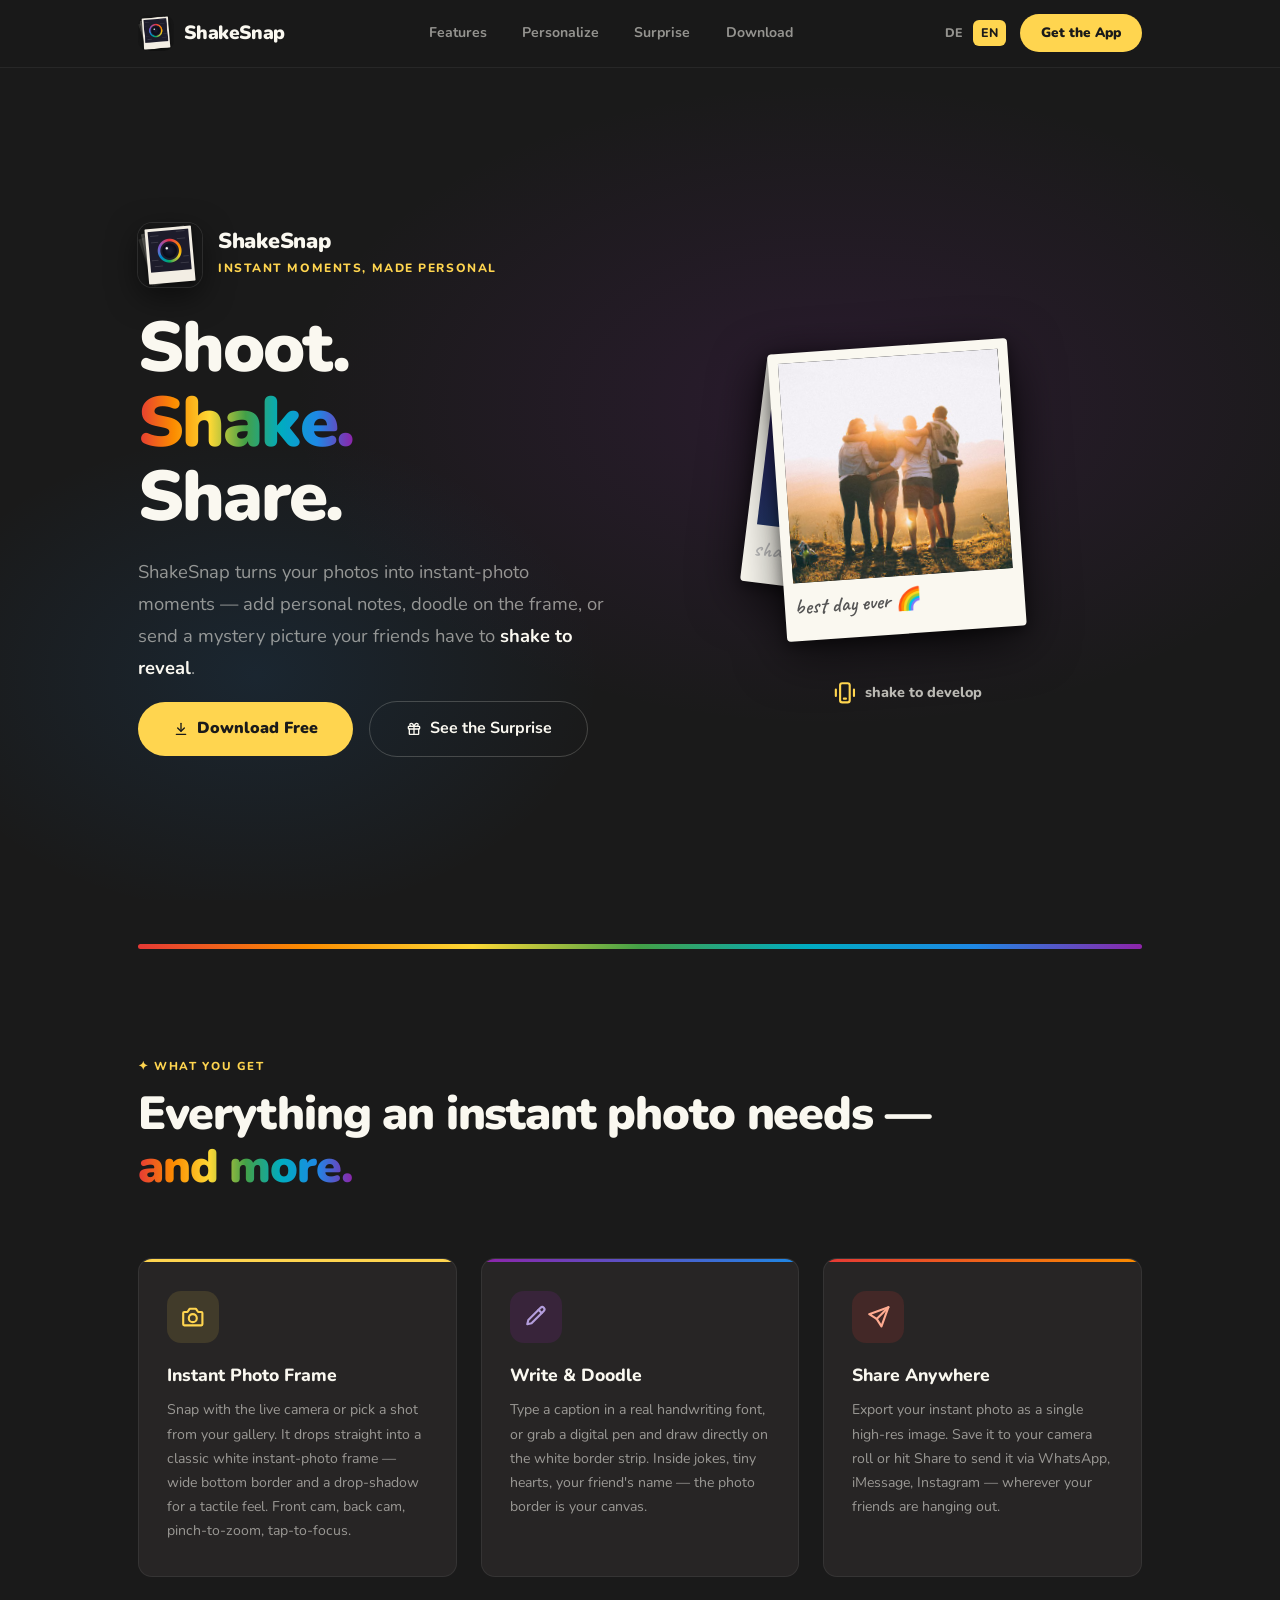
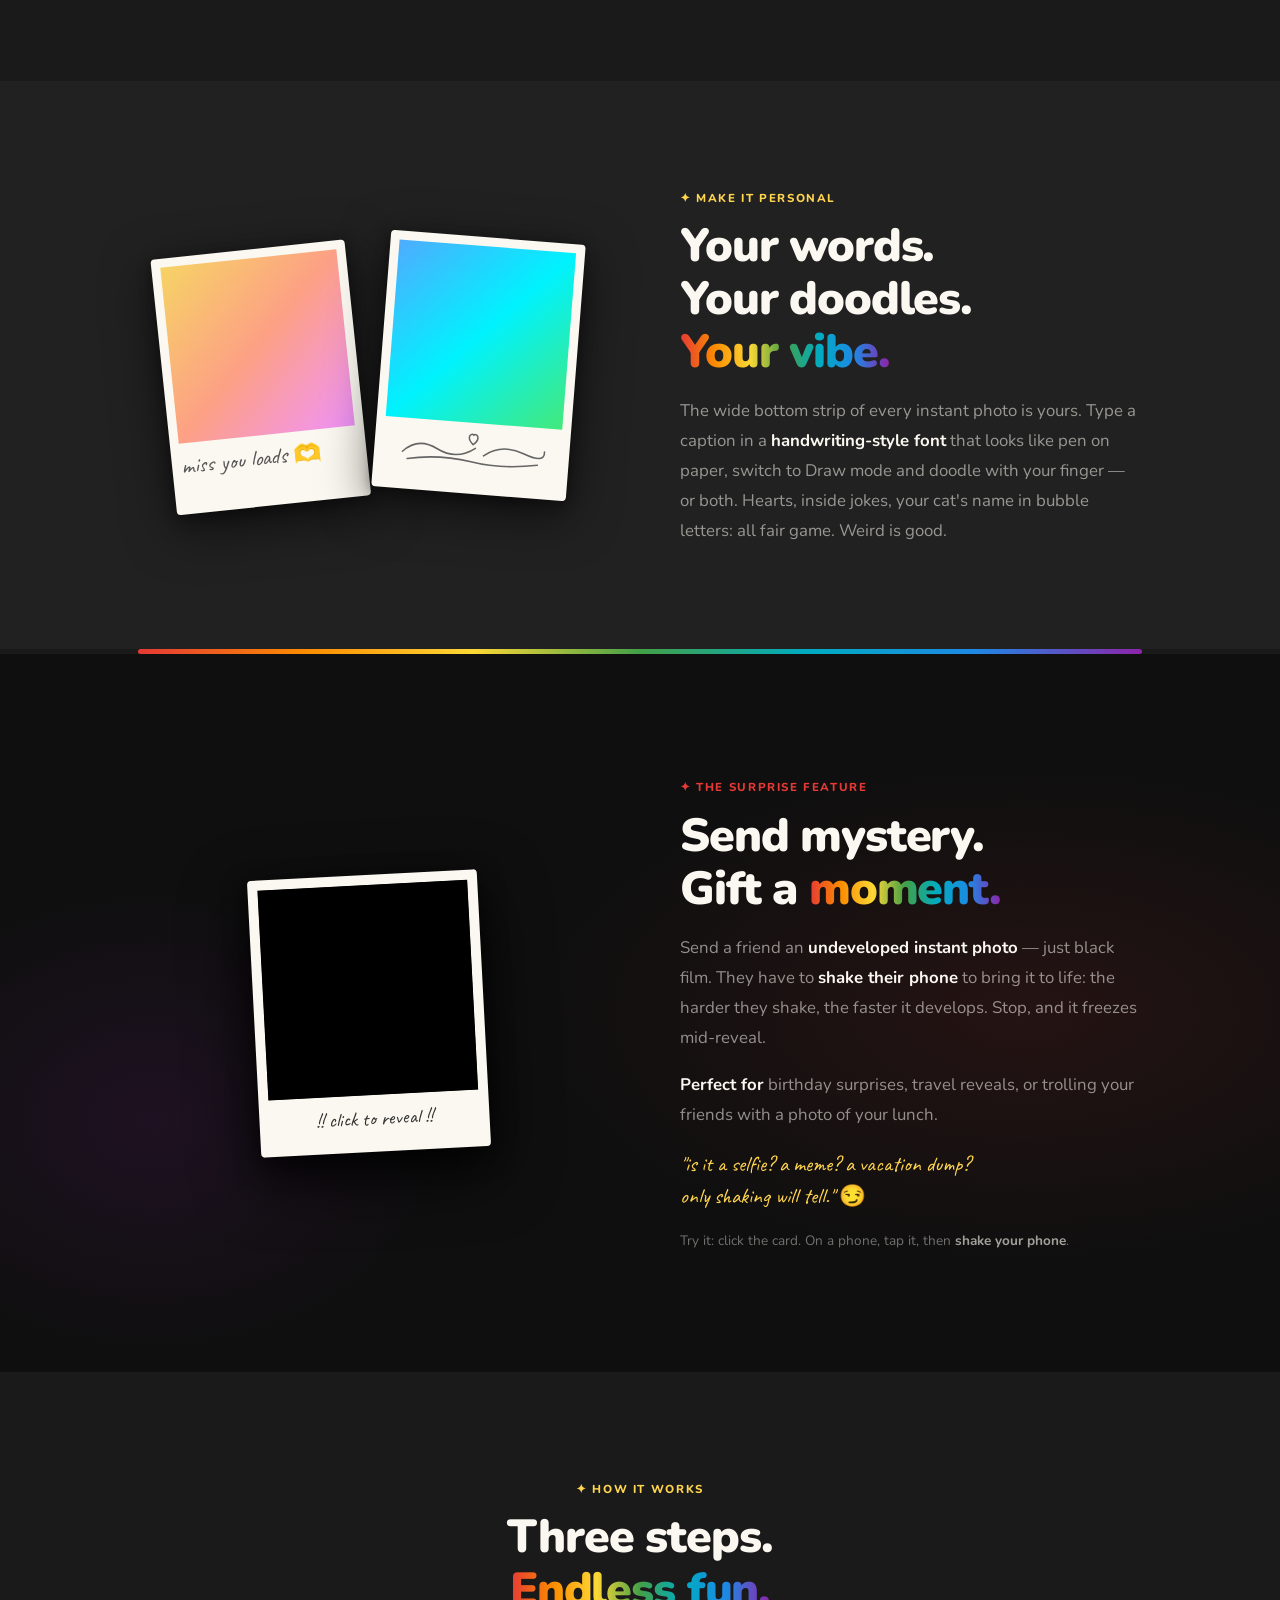
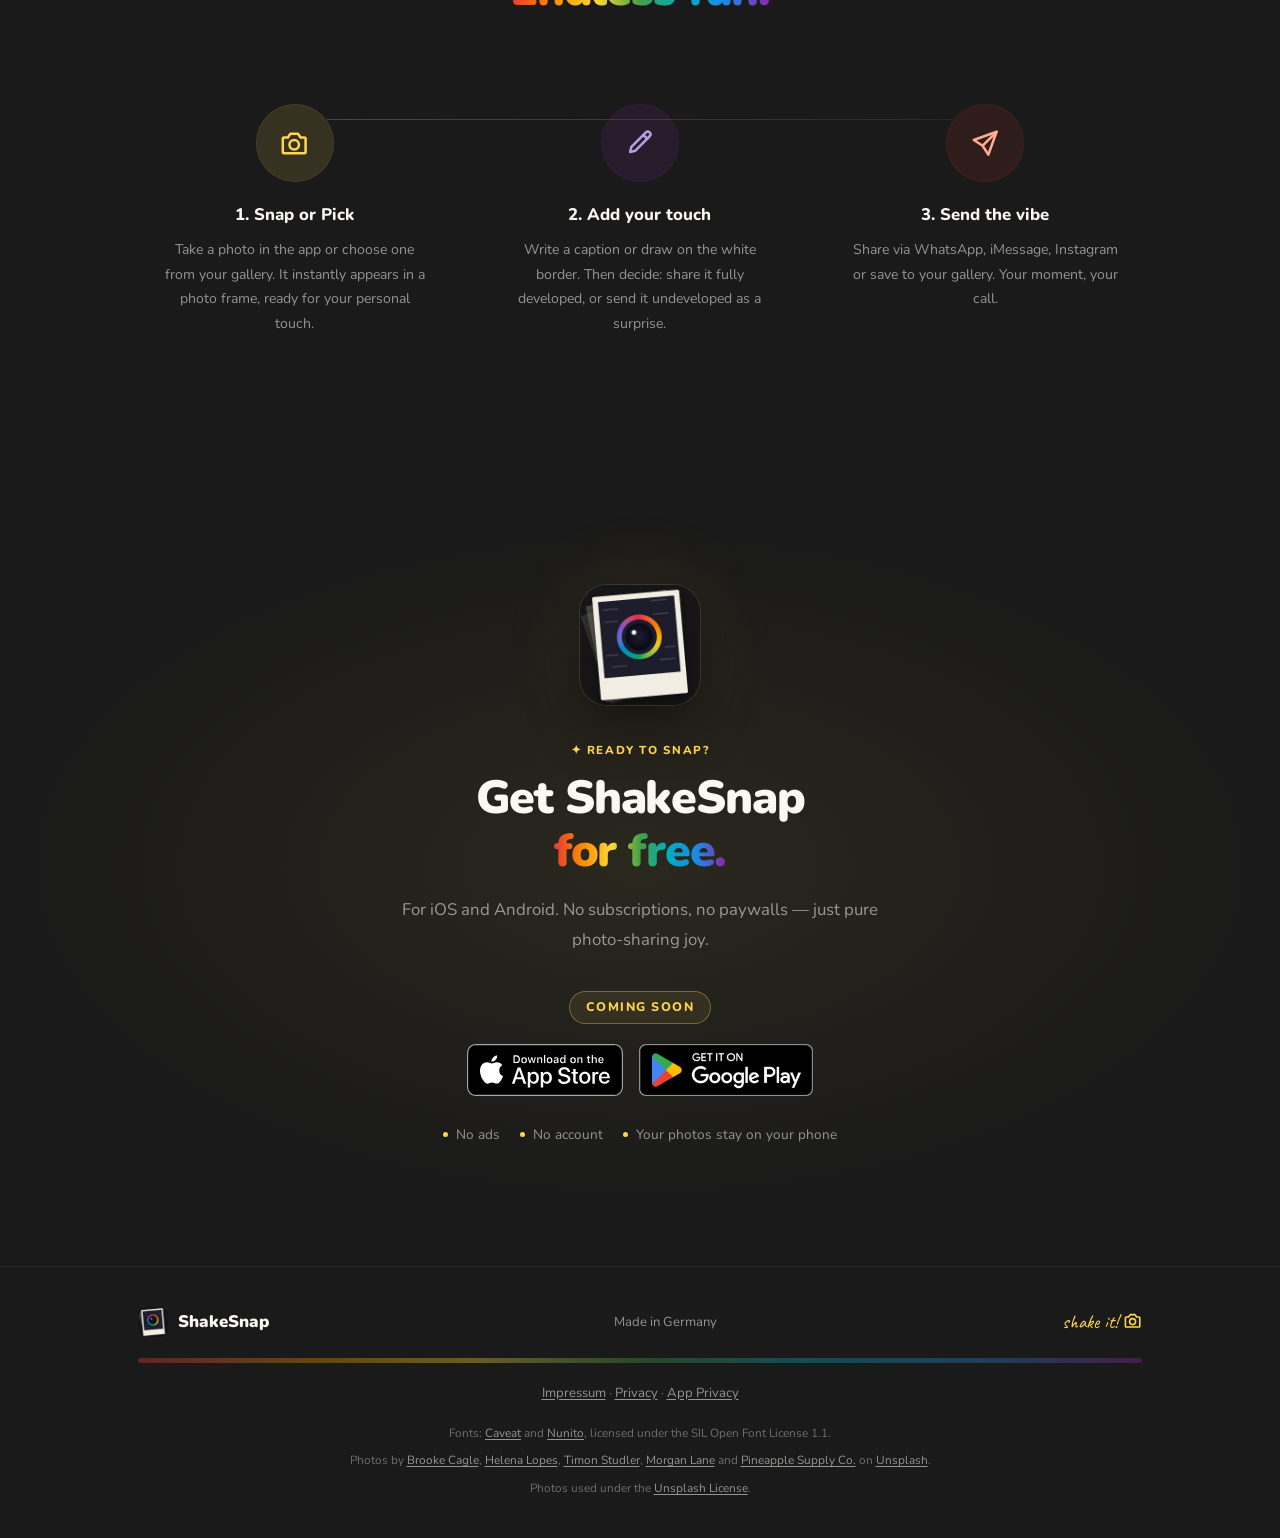
==== index.html @ 513573f5 "Publish website" ====
<!DOCTYPE html>
<html lang="en">
<head>
  <meta charset="UTF-8" />
  <meta name="viewport" content="width=device-width, initial-scale=1.0" />
  <link rel="icon" type="image/png" sizes="32x32" href="assets/favicon-32.png" />
  <link rel="apple-touch-icon" href="assets/apple-touch-icon.png" />
  <title>ShakeSnap — Instant Photos You Shake to Reveal</title>
  <meta name="description" content="ShakeSnap turns your photos into instant-photo memories. Write notes, draw doodles, or send a surprise — shake to reveal!" />
  <meta property="og:title" content="ShakeSnap — Shoot. Shake. Share." />
  <meta property="og:description" content="A fun instant-photo camera app. Snap, doodle, shake to develop." />
  <!-- Link previews (WhatsApp, iMessage, social). og:image must be an
       absolute URL; the image is rendered from art-sources/og-image.html. -->
  <meta property="og:type" content="website" />
  <meta property="og:site_name" content="ShakeSnap" />
  <meta property="og:locale" content="en_US" />
  <meta property="og:url" content="https://www.shakesnap.app/" />
  <meta property="og:image" content="https://www.shakesnap.app/assets/og-image-en.jpg" />
  <meta property="og:image:width" content="1200" />
  <meta property="og:image:height" content="630" />
  <meta property="og:image:alt" content="ShakeSnap app icon next to an instant photo — Shoot. Shake. Share." />
  <meta name="twitter:card" content="summary_large_image" />
  <link rel="canonical" href="https://www.shakesnap.app/" />
  <link rel="alternate" hreflang="en" href="https://www.shakesnap.app/" />
  <link rel="alternate" hreflang="de" href="https://www.shakesnap.app/de/" />
  <link rel="alternate" hreflang="x-default" href="https://www.shakesnap.app/" />

  <link rel="stylesheet" href="assets/home.css" />
</head>
<body>

  <!-- Icon set, used as <svg class="icon"><use href="#i-…"/></svg>. Inline
       rather than a separate file so <use> also works when the page is opened
       straight from disk. -->
  <svg width="0" height="0" style="position:absolute" aria-hidden="true">
    <symbol id="i-camera" viewBox="0 0 24 24">
      <path d="M4 7.5h3L9 4.5h6l2 3h3a1 1 0 0 1 1 1V19a1 1 0 0 1-1 1H4a1 1 0 0 1-1-1V8.5a1 1 0 0 1 1-1z" />
      <circle cx="12" cy="13.25" r="3.75" />
    </symbol>
    <symbol id="i-pen" viewBox="0 0 24 24">
      <path d="M16.5 3.5a2.1 2.1 0 0 1 3 3L8 18l-4 1 1-4z" />
      <path d="M14.5 5.5l3 3" />
    </symbol>
    <symbol id="i-send" viewBox="0 0 24 24">
      <path d="M21 3L10 14" />
      <path d="M21 3l-6.5 18-4.5-7-7-4.5z" />
    </symbol>
    <symbol id="i-download" viewBox="0 0 24 24">
      <path d="M12 3.5v11.5" />
      <path d="M7 10.5l5 5 5-5" />
      <path d="M5 20h14" />
    </symbol>
    <symbol id="i-gift" viewBox="0 0 24 24">
      <rect x="3.5" y="8" width="17" height="4" rx="1" />
      <path d="M5 12v7.5a.5.5 0 0 0 .5.5h13a.5.5 0 0 0 .5-.5V12" />
      <path d="M12 8v12" />
      <path d="M12 8S10.5 3.5 8 3.5a2.25 2.25 0 0 0 0 4.5z" />
      <path d="M12 8s1.5-4.5 4-4.5a2.25 2.25 0 0 1 0 4.5z" />
    </symbol>
    <symbol id="i-phone-shake" viewBox="0 0 24 24">
      <rect x="7.5" y="3" width="9" height="18" rx="2" />
      <path d="M11 17.5h2" />
      <path d="M3.5 9v6M20.5 9v6" />
    </symbol>
    <symbol id="i-tap" viewBox="0 0 24 24">
      <path d="M9.5 13V5.25a1.75 1.75 0 0 1 3.5 0V11" />
      <path d="M13 10.5a1.75 1.75 0 0 1 3.5 0V12" />
      <path d="M16.5 11.5a1.75 1.75 0 0 1 3.5 0V15a6.5 6.5 0 0 1-6.5 6.5h-1a6.5 6.5 0 0 1-5-2.4L4.3 15.4a1.75 1.75 0 0 1 2.6-2.3L9.5 15.5" />
    </symbol>
  </svg>

  <!-- ── Nav ──────────────────────────────────────────────────── -->
  <nav>
    <div class="container nav-inner">
      <a href="#" class="nav-brand">
        <img src="assets/app_icon.png" alt="ShakeSnap icon" />
        ShakeSnap
      </a>
      <ul class="nav-links">
        <li><a href="#features">Features</a></li>
        <li><a href="#personal">Personalize</a></li>
        <li><a href="#surprise">Surprise</a></li>
        <li><a href="#download">Download</a></li>
      </ul>
      <div class="nav-actions">
        <div class="lang-switch" role="navigation" aria-label="Language">
          <a href="de/index.html" hreflang="de" lang="de">DE</a>
          <span aria-current="true">EN</span>
        </div>
        <a href="#download" class="nav-cta">Get the App</a>
      </div>
    </div>
  </nav>

  <!-- ── Hero ─────────────────────────────────────────────────── -->
  <section class="hero">
    <div class="container hero-grid">

      <div class="hero-copy">
        <div class="hero-brand">
          <img class="app-icon" src="assets/app_icon.png" alt="" width="64" height="64" />
          <div>
            <p class="hero-brand-name">ShakeSnap</p>
            <p class="eyebrow">Instant moments, made personal</p>
          </div>
        </div>
        <h1><span class="visually-hidden">ShakeSnap, the instant photo app: </span>Shoot.<br><span class="rainbow-text">Shake.</span><br>Share.</h1>
        <p class="hero-sub">
          ShakeSnap turns your photos into instant-photo moments —
          add personal notes, doodle on the frame, or send a mystery picture
          your friends have to <strong>shake to reveal</strong>.
        </p>
      </div>

      <div class="hero-visual">
        <div class="photo-card-stack">
          <!-- back card (slightly offset) -->
          <div class="p-back">
            <div class="p-photo" style="height:160px; background:linear-gradient(135deg,#2c1654,#1a5276);"></div>
            <div class="p-border">
              <span class="p-caption" style="color:#bbb;">shake me! ✨</span>
            </div>
          </div>
          <!-- front card -->
          <div class="p-front" id="heroCard" title="Click to replay">
            <div class="p-photo">
              <!-- Photo is swapped for a random one from HERO_PHOTOS on each
                   develop; the src here is the no-JS fallback. -->
              <img id="heroImg" class="reveal-img"
                src="pictures/web/1_brooke-cagle-oTweoxMKdkA.jpg"
                alt="A fun photo being developed" />
              <div id="heroResetHint" class="hero-reset-hint">↩ click to reset</div>
            </div>
            <div class="p-border">
              <span class="p-caption">best day ever 🌈</span>
            </div>
          </div>
          <div class="shake-hint">
            <svg class="icon shake-icon" aria-hidden="true"><use href="#i-phone-shake" /></svg> shake to develop
          </div>
        </div>
      </div>

      <div class="btn-row">
        <a href="#download" class="btn-primary"><svg class="icon" aria-hidden="true"><use href="#i-download" /></svg> Download Free</a>
        <a href="#surprise" class="btn-ghost"><svg class="icon" aria-hidden="true"><use href="#i-gift" /></svg> See the Surprise</a>
      </div>

    </div>
  </section>

  <!-- ── Rainbow divider ──────────────────────────────────────── -->
  <div class="container" style="padding-block:2.75rem 0;">
    <div class="rainbow-bar"></div>
  </div>

  <!-- ── Features ─────────────────────────────────────────────── -->
  <section class="section" id="features">
    <div class="container">
      <p class="section-label">✦ What you get</p>
      <h2>Everything an instant photo needs —<br><span class="rainbow-text">and more.</span></h2>
      <div class="feats">

        <div class="feat-card reveal">
          <div class="feat-icon"><svg class="icon" aria-hidden="true"><use href="#i-camera" /></svg></div>
          <p class="feat-title">Instant Photo Frame</p>
          <p class="feat-body">
            Snap with the live camera or pick a shot from your gallery.
            It drops straight into a classic white instant-photo frame — wide
            bottom border and a drop-shadow for a tactile feel.
            Front cam, back cam, pinch-to-zoom, tap-to-focus.
          </p>
        </div>

        <div class="feat-card reveal" style="transition-delay:.1s">
          <div class="feat-icon"><svg class="icon" aria-hidden="true"><use href="#i-pen" /></svg></div>
          <p class="feat-title">Write &amp; Doodle</p>
          <p class="feat-body">
            Type a caption in a real handwriting font, or grab a digital
            pen and draw directly on the white border strip. Inside jokes,
            tiny hearts, your friend's name — the photo border is your
            canvas.
          </p>
        </div>

        <div class="feat-card reveal" style="transition-delay:.2s">
          <div class="feat-icon"><svg class="icon" aria-hidden="true"><use href="#i-send" /></svg></div>
          <p class="feat-title">Share Anywhere</p>
          <p class="feat-body">
            Export your instant photo as a single high-res image. Save it to your
            camera roll or hit Share to send it via WhatsApp, iMessage,
            Instagram — wherever your friends are hanging out.
          </p>
        </div>

      </div>
    </div>
  </section>

  <!-- ── Personal message ─────────────────────────────────────── -->
  <section class="personal-section" id="personal">
    <div class="container two-col">

      <div class="message-pair reveal personal-copy">
        <div class="message-card">
          <div class="mp-photo mp-photo-a"></div>
          <div class="mp-border">
            <span class="mp-caption">miss you loads 🫶</span>
          </div>
        </div>
        <div class="message-card">
          <div class="mp-photo mp-photo-b"></div>
          <div class="mp-border">
            <!-- simulated doodle -->
            <svg class="mp-svg" viewBox="0 0 176 44" aria-hidden="true">
              <path class="scribble" d="M8,30 Q25,12 48,24 T92,20" />
              <path class="scribble" d="M102,28 Q122,12 148,22 T172,18" />
              <path class="scribble" d="M14,38 Q50,30 88,36 Q122,42 165,34" />
              <path class="scribble" stroke="#e53935" stroke-width="1.5"
                d="M84,8 C84,5 87,3 89,5 C91,3 94,5 94,8 C94,12 89,16 89,16 C89,16 84,12 84,8 Z"
                fill="rgba(229,57,53,.25)" />
            </svg>
          </div>
        </div>
      </div>

      <div class="reveal" style="transition-delay:.15s">
        <p class="section-label">✦ Make it personal</p>
        <h2>Your words.<br>Your doodles.<br><span class="rainbow-text">Your vibe.</span></h2>
        <p class="body-text">
          The wide bottom strip of every instant photo is yours. Type a caption
          in a <strong>handwriting-style font</strong> that looks like pen on
          paper, switch to Draw mode and doodle with your finger — or both.
          Hearts, inside jokes, your cat's name in bubble letters: all fair
          game. Weird is good.
        </p>
      </div>

    </div>
  </section>

  <!-- ── Rainbow divider ──────────────────────────────────────── -->
  <div class="container" style="padding-block:0;">
    <div class="rainbow-bar"></div>
  </div>

  <!-- ── Surprise ─────────────────────────────────────────────── -->
  <section class="surprise-section" id="surprise">
    <div class="container surprise-grid">

      <div class="surprise-demo reveal">
        <div class="ud-wrapper">
          <div class="ud-card" id="udCard" onclick="developInstantPhoto()">
            <div class="ud-film">
              <!-- Swapped for a random one from SURPRISE_PHOTOS on each reset;
                   the src here is the no-JS fallback. -->
              <img id="udImg" class="reveal-img"
                src="pictures/web/2_morgan-lane-18N4okmWccM.jpg"
                alt="Surprise photo" />
              <div id="udResetHint" class="hero-reset-hint">↩ click to reset</div>
            </div>
            <div class="ud-footer">
              <p class="ud-label" id="udLabel"
                data-reveal="!! click to reveal !!"
                data-reveal-shake="!! shake to reveal !!"
                data-shake-prompt="now shake your phone!" data-tada="ta-daa! 🎉">!! click to reveal !!</p>
            </div>
          </div>
          <div class="pulse-ring" id="pulseRing"></div>
          <div class="tap-hint" id="tapHint"><svg class="icon" aria-hidden="true"><use href="#i-tap" /></svg></div>
        </div>
      </div>

      <div class="reveal" style="transition-delay:.15s">
        <p class="section-label" style="color: var(--r);">✦ The surprise feature</p>
        <h2>Send mystery.<br>Gift a <span class="rainbow-text">moment.</span></h2>
        <p class="body-text">
          Send a friend an <strong>undeveloped instant photo</strong> — just
          black film. They have to <strong>shake their phone</strong> to bring
          it to life: the harder they shake, the faster it develops. Stop, and
          it freezes mid-reveal.
        </p>
        <p class="body-text">
          <strong>Perfect for</strong> birthday surprises, travel reveals, or
          trolling your friends with a photo of your lunch.
        </p>
        <p class="surprise-quote">
          "is it a selfie? a meme? a vacation dump?<br>
          only shaking will tell." 😏
        </p>
        <p class="demo-hint">
          Try it: click the card. On a phone, tap it, then
          <strong>shake your phone</strong>.
        </p>
      </div>

    </div>
  </section>

  <!-- ── How it works ──────────────────────────────────────────── -->
  <section class="steps-section" id="how">
    <div class="container">
      <p class="section-label">✦ How it works</p>
      <h2>Three steps.<br><span class="rainbow-text">Endless fun.</span></h2>
      <div class="steps">

        <div class="step reveal">
          <div class="step-num"><svg class="icon" aria-hidden="true"><use href="#i-camera" /></svg></div>
          <p class="step-title">1. Snap or Pick</p>
          <p class="step-body">Take a photo in the app or choose one from your gallery. It instantly appears in a photo frame, ready for your personal touch.</p>
        </div>

        <div class="step reveal" style="transition-delay:.12s">
          <div class="step-num"><svg class="icon" aria-hidden="true"><use href="#i-pen" /></svg></div>
          <p class="step-title">2. Add your touch</p>
          <p class="step-body">Write a caption or draw on the white border. Then decide: share it fully developed, or send it undeveloped as a surprise.</p>
        </div>

        <div class="step reveal" style="transition-delay:.24s">
          <div class="step-num"><svg class="icon" aria-hidden="true"><use href="#i-send" /></svg></div>
          <p class="step-title">3. Send the vibe</p>
          <p class="step-body">Share via WhatsApp, iMessage, Instagram or save to your gallery. Your moment, your call.</p>
        </div>

      </div>
    </div>
  </section>

  <!-- ── CTA ───────────────────────────────────────────────────── -->
  <section class="cta-section" id="download">
    <div class="container" style="position:relative;">
      <img class="app-icon cta-icon" src="assets/app_icon.png" alt=""
        width="120" height="120" />
      <p class="section-label">✦ Ready to snap?</p>
      <h2>Get ShakeSnap<br><span class="rainbow-text">for free.</span></h2>
      <p class="body-text">
        For iOS and Android. No subscriptions, no paywalls —
        just pure photo-sharing joy.
      </p>
      <p class="coming-soon">Coming soon</p>
      <!-- Store URLs are kept in sync with assets/get-app.js.
           TODO(release): neither app is live yet, so the badges carry no href
           (no dead or 404 click). On release add them back and drop
           the .coming-soon line above:
             App Store:   https://apps.apple.com/app/id…
             Google Play: https://play.google.com/store/apps/details?id=app.shakesnap -->
      <div class="badges" id="storeBadges">
        <a class="badge badge-apple">
          <img src="assets/badges/app-store-en.svg"
            alt="Download on the App Store" />
        </a>
        <a class="badge badge-play">
          <img src="assets/badges/google-play-en.png"
            alt="Get it on Google Play" />
        </a>
      </div>
      <ul class="trust-line">
        <li>No ads</li>
        <li>No account</li>
        <li>Your photos stay on your phone</li>
      </ul>
    </div>
  </section>

  <!-- ── Footer ────────────────────────────────────────────────── -->
  <footer>
    <div class="container footer-inner">
      <div class="footer-brand">
        <img src="assets/app_icon.png" alt="ShakeSnap" />
        ShakeSnap
      </div>
      <span class="footer-note">Made in Germany</span>
      <span class="footer-hand">shake it! <svg class="icon" aria-hidden="true"><use href="#i-camera" /></svg></span>
    </div>
    <div class="container" style="margin-top:1.25rem;">
      <div class="rainbow-bar" style="opacity:.35;"></div>
    </div>
    <div class="container">
      <p class="footer-legal" style="font-size:.82rem;">
        <a href="impressum.html">Impressum</a> &middot;
        <a href="privacy.html">Privacy</a> &middot;
        <a href="app-privacy-en.html">App Privacy</a>
      </p>
      <p class="footer-legal">
        Fonts:
        <a href="fonts/Caveat-OFL.txt"
          target="_blank" rel="noopener noreferrer">Caveat</a> and
        <a href="fonts/Nunito-OFL.txt"
          target="_blank" rel="noopener noreferrer">Nunito</a>,
        licensed under the SIL Open Font License 1.1.
      </p>
      <p class="footer-legal" style="margin-top:.55rem;">
        Photos by
        <a href="https://unsplash.com/photos/oTweoxMKdkA"
          target="_blank" rel="noopener noreferrer">Brooke Cagle</a>,
        <a href="https://unsplash.com/photos/PGnqT0rXWLs"
          target="_blank" rel="noopener noreferrer">Helena Lopes</a>,
        <a href="https://unsplash.com/photos/BIk2ANMmNz4"
          target="_blank" rel="noopener noreferrer">Timon Studler</a>,
        <a href="https://unsplash.com/photos/18N4okmWccM"
          target="_blank" rel="noopener noreferrer">Morgan Lane</a> and
        <a href="https://unsplash.com/photos/NgDapgpAiTE"
          target="_blank" rel="noopener noreferrer">Pineapple Supply Co.</a>
        on <a href="https://unsplash.com/"
          target="_blank" rel="noopener noreferrer">Unsplash</a>.
      </p>
      <p class="footer-legal" style="margin-top:.55rem;">
        Photos used under the
        <a href="https://unsplash.com/license"
          target="_blank" rel="noopener noreferrer">Unsplash License</a>.
      </p>
    </div>
  </footer>

  <!-- ── JS ────────────────────────────────────────────────────── -->
  <script src="assets/home.js"></script>

</body>
</html>
---- assets/home.css ----
/* Homepage styles, shared by index.html (EN) and de/index.html (DE). */

/* ── Self-hosted fonts ───────────────────────────────────────── */
/* Bundled locally (fonts/) instead of loading from Google's CDN
   on every page visit, which would send each visitor's IP to Google. */
@font-face {
  font-family: 'Caveat';
  font-style: normal;
  font-weight: 400 700;
  font-display: swap;
  src: url('../fonts/Caveat-Variable.woff2') format('woff2');
}
@font-face {
  font-family: 'Nunito';
  font-style: normal;
  font-weight: 400 900;
  font-display: swap;
  src: url('../fonts/Nunito-Variable.woff2') format('woff2');
}

/* ── Design tokens ───────────────────────────────────────────── */
:root {
  --dark:           #1a1a1a;
  --dark-2:         #212121;
  --dark-card:      #272525;
  --frame-white:    #faf8f0;
  --frame-off:      #f5f0e8;
  --yellow:         #ffd54f;
  --amber:          #ffa726;

  /* Rainbow palette (echoes the app icon's lens ring) */
  --r: #e53935;
  --o: #fb8c00;
  --y: #fdd835;
  --g: #43a047;
  --t: #00acc1;
  --b: #1e88e5;
  --p: #8e24aa;

  --rainbow: linear-gradient(90deg,
    var(--r), var(--o), var(--y), var(--g), var(--t), var(--b), var(--p));

  --text:   #faf8f0;
  --muted:  rgba(250, 248, 240, 0.55);
  --faint:  rgba(250, 248, 240, 0.08);

  --sans: 'Nunito', sans-serif;
  --hand: 'Caveat', cursive;

  --radius-sm: 4px;
  --radius-md: 14px;
  --shadow-frame: 0 14px 50px rgba(0,0,0,.6), 0 4px 14px rgba(0,0,0,.4);
  --shadow-card:  0 4px 28px rgba(0,0,0,.45);
}

/* ── Reset ───────────────────────────────────────────────────── */
*, *::before, *::after { box-sizing: border-box; margin: 0; padding: 0; }
html { scroll-behavior: smooth; }
body {
  font-family: var(--sans);
  background: var(--dark);
  color: var(--text);
  line-height: 1.6;
  overflow-x: hidden;
}
img  { display: block; max-width: 100%; }
a    { color: inherit; text-decoration: none; }

/* ── Layout helpers ──────────────────────────────────────────── */
.container {
  max-width: 1100px;
  margin-inline: auto;
  padding-inline: clamp(1.25rem, 5vw, 3rem);
}
.rainbow-text {
  background: var(--rainbow);
  -webkit-background-clip: text;
  background-clip: text;
  -webkit-text-fill-color: transparent;
}
/* Line icons from the sprite at the top of each page. */
.icon {
  width: 1em;
  height: 1em;
  flex-shrink: 0;
  fill: none;
  stroke: currentColor;
  stroke-width: 2;
  stroke-linecap: round;
  stroke-linejoin: round;
}
/* Read by screen readers and search engines, not shown. */
.visually-hidden {
  position: absolute;
  width: 1px; height: 1px;
  overflow: hidden;
  clip-path: inset(50%);
  white-space: nowrap;
}
.rainbow-bar {
  height: 5px;
  background: var(--rainbow);
  border-radius: 3px;
}

/* ── Keyframe animations ─────────────────────────────────────── */
@keyframes float {
  0%, 100% { transform: rotate(-4deg) translateY(0); }
  50%       { transform: rotate(-4deg) translateY(-12px); }
}
@keyframes wiggle {
  0%, 100% { transform: rotate(-4deg); }
  20%      { transform: rotate(-7deg) translateX(-5px) translateY(2px); }
  40%      { transform: rotate(-1deg) translateX(6px) translateY(-2px); }
  60%      { transform: rotate(-6deg) translateX(-4px) translateY(3px); }
  80%      { transform: rotate(-2deg) translateX(5px); }
}
@keyframes shake-hand {
  0%, 100% { transform: rotate(0deg); }
  15%      { transform: rotate(-22deg) translateY(-4px); }
  30%      { transform: rotate(22deg)  translateY(-6px); }
  50%      { transform: rotate(-14deg) translateY(-3px); }
  70%      { transform: rotate(14deg)  translateY(-5px); }
  85%      { transform: rotate(-8deg)  translateY(-2px); }
}
@keyframes pulse-ring {
  0%   { transform: translate(-50%, -50%) scale(0.9); opacity: .8; }
  100% { transform: translate(-50%, -50%) scale(2.2); opacity: 0; }
}
@keyframes slide-up {
  from { opacity: 0; transform: translateY(40px); }
  to   { opacity: 1; transform: translateY(0); }
}
@keyframes develop-photo {
  0%   { filter: brightness(0) saturate(0); }
  25%  { filter: brightness(.08) saturate(0) sepia(.9); }
  55%  { filter: brightness(.4)  saturate(.3) sepia(.4); }
  80%  { filter: brightness(.8)  saturate(.7) sepia(.1); }
  100% { filter: brightness(1)   saturate(1)  sepia(0); }
}

/* ── Nav ─────────────────────────────────────────────────────── */
nav {
  position: fixed;
  top: 0; left: 0; right: 0;
  z-index: 200;
  backdrop-filter: blur(18px) saturate(1.6);
  background: rgba(26, 26, 26, .78);
  border-bottom: 1px solid rgba(255,255,255,.06);
}
.nav-inner {
  display: flex;
  align-items: center;
  justify-content: space-between;
  padding-block: .9rem;
}
.nav-brand {
  display: flex;
  align-items: center;
  gap: .65rem;
  font-weight: 900;
  font-size: 1.2rem;
  letter-spacing: -.02em;
}
.nav-brand img {
  width: 36px;
  height: 36px;
  border-radius: 10px;
}
.nav-links {
  display: flex;
  gap: 2.2rem;
  list-style: none;
  font-size: .88rem;
  font-weight: 700;
  color: var(--muted);
}
.nav-links a { transition: color .15s; }
.nav-links a:hover { color: var(--text); }
.nav-cta {
  background: var(--yellow);
  color: var(--dark);
  font-weight: 900;
  font-size: .85rem;
  padding: .5rem 1.3rem;
  border-radius: 50px;
  transition: transform .15s, box-shadow .15s;
}
.nav-actions { display: flex; align-items: center; gap: .9rem; }
.lang-switch { display: flex; gap: .15rem; font-size: .78rem; font-weight: 800; }
.lang-switch a, .lang-switch span {
  padding: .2rem .5rem; border-radius: 6px; text-decoration: none;
}
.lang-switch a { color: var(--muted); transition: color .15s; }
.lang-switch a:hover { color: var(--text); }
.lang-switch span { color: var(--dark); background: var(--yellow); }
.nav-cta:hover {
  transform: translateY(-2px);
  box-shadow: 0 6px 20px rgba(255, 213, 79, .38);
}

/* ── Hero ────────────────────────────────────────────────────── */
.hero {
  min-height: 100dvh;
  display: grid;
  place-items: center;
  padding-top: 80px;
  position: relative;
  overflow: hidden;
}
.hero::before {
  content: '';
  position: absolute;
  inset: 0;
  background:
    radial-gradient(ellipse 65% 55% at 65% 45%, rgba(142, 36, 170, .14) 0%, transparent 65%),
    radial-gradient(ellipse 45% 45% at 20% 75%, rgba(30, 136, 229, .11) 0%, transparent 60%);
}
.hero-grid {
  display: grid;
  grid-template-columns: 1fr 1fr;
  grid-template-areas:
    "copy visual"
    "cta  visual";
  column-gap: 4rem;
  row-gap: 1rem;
  position: relative;
}
.hero-copy            { grid-area: copy; align-self: end; animation: slide-up .65s ease both; }
.hero-grid > .btn-row { grid-area: cta;  align-self: start; }

.eyebrow {
  display: inline-flex;
  align-items: center;
  gap: .5rem;
  font-size: .75rem;
  font-weight: 800;
  letter-spacing: .13em;
  text-transform: uppercase;
  color: var(--yellow);
}

/* App icon at display size. The icon's own background is nearly the page
   colour, so a faint ring keeps its outline readable; the radius follows
   the iOS home-screen shape (~22% of the edge). */
.app-icon {
  border-radius: 22.5%;
  box-shadow: 0 0 0 1px rgba(255,255,255,.1), 0 10px 30px rgba(0,0,0,.5);
}
.hero-brand {
  display: flex;
  align-items: center;
  gap: 1rem;
  margin-bottom: 1.5rem;
}
.hero-brand .app-icon { width: 64px; height: 64px; }
.hero-brand-name {
  font-size: 1.35rem;
  font-weight: 900;
  letter-spacing: -.02em;
  line-height: 1.2;
}
h1 {
  font-size: clamp(2.8rem, 5.5vw, 5rem);
  font-weight: 900;
  line-height: 1.06;
  letter-spacing: -.03em;
  margin-bottom: 1.3rem;
}
.hero-sub {
  font-size: clamp(.95rem, 1.8vw, 1.15rem);
  color: var(--muted);
  max-width: 46ch;
  margin-bottom: 0;
  line-height: 1.75;
}
.hero-sub strong { color: var(--text); }
.btn-row {
  display: flex;
  flex-wrap: wrap;
  gap: 1rem;
  align-items: center;
}
.btn-primary {
  display: inline-flex;
  align-items: center;
  gap: .5rem;
  background: var(--yellow);
  color: var(--dark);
  font-weight: 900;
  font-size: 1rem;
  padding: .9rem 2.2rem;
  border-radius: 50px;
  transition: transform .15s, box-shadow .15s;
}
.btn-primary:hover {
  transform: translateY(-2px);
  box-shadow: 0 10px 28px rgba(255, 213, 79, .42);
}
.btn-ghost {
  display: inline-flex;
  align-items: center;
  gap: .5rem;
  border: 1.5px solid rgba(250, 248, 240, .2);
  color: var(--text);
  font-weight: 700;
  font-size: 1rem;
  padding: .9rem 2.2rem;
  border-radius: 50px;
  transition: border-color .15s, background .15s;
}
.btn-ghost:hover {
  border-color: rgba(250, 248, 240, .45);
  background: rgba(250, 248, 240, .05);
}

/* ── Instant-photo card component ─────────────────────────────── */
.hero-visual {
  grid-area: visual;
  display: flex;
  justify-content: center;
  align-items: center;
  animation: slide-up .65s .15s ease both;
}
.photo-card-stack {
  position: relative;
  width: 260px;
}
/* back card */
.p-back {
  position: absolute;
  top: 22px; left: -24px;
  width: 240px;
  transform: rotate(7deg);
  background: var(--frame-white);
  border-radius: var(--radius-sm);
  box-shadow: var(--shadow-frame);
}
/* front card */
.p-front {
  position: relative;
  display: flow-root; /* keep .p-photo's top margin inside the frame */
  width: 240px;
  background: var(--frame-white);
  border-radius: var(--radius-sm);
  box-shadow: var(--shadow-frame);
  animation: float 4.5s ease-in-out infinite;
  transform: rotate(-4deg);
  cursor: pointer;
}
.p-photo {
  margin: 10px 10px 0;
  aspect-ratio: 1;
  overflow: hidden;
  position: relative;
  background: #080808;
}
.p-border {
  padding: 10px 10px 18px;
}
.p-caption {
  font-family: var(--hand);
  font-size: 1.35rem;
  font-weight: 600;
  color: #555;
  line-height: 1.3;
}
.shake-hint {
  position: absolute;
  bottom: -72px;
  left: 50%;
  transform: translateX(-50%);
  display: flex;
  align-items: center;
  gap: .45rem;
  font-size: .9rem;
  font-weight: 800;
  color: rgba(250, 248, 240, 0.72);
  white-space: nowrap;
}
.shake-icon {
  display: inline-block;
  font-size: 1.6rem;
  color: var(--yellow);
  animation: shake-hand 1.8s ease-in-out infinite;
  transform-origin: bottom center;
}
.hero-reset-hint {
  position: absolute;
  bottom: 0; left: 0; right: 0;
  background: rgba(0,0,0,.52);
  color: rgba(250,248,240,.92);
  font-size: .74rem;
  font-weight: 800;
  letter-spacing: .05em;
  text-align: center;
  padding: .45rem;
  opacity: 0;
  transition: opacity .5s ease;
  pointer-events: none;
}
.hero-reset-hint.visible { opacity: 1; }

/* ── Section shared ──────────────────────────────────────────── */
.section { padding-block: 6.5rem; }

.section-label {
  display: inline-flex;
  align-items: center;
  gap: .45rem;
  font-size: .72rem;
  font-weight: 800;
  letter-spacing: .14em;
  text-transform: uppercase;
  color: var(--yellow);
  margin-bottom: .8rem;
}
h2 {
  font-size: clamp(1.9rem, 4vw, 2.9rem);
  font-weight: 900;
  line-height: 1.14;
  letter-spacing: -.025em;
  margin-bottom: 1.1rem;
}
.body-text {
  font-size: 1.05rem;
  color: var(--muted);
  line-height: 1.78;
  max-width: 50ch;
}
.body-text strong { color: var(--text); }

/* ── Features grid ───────────────────────────────────────────── */
.feats {
  display: grid;
  grid-template-columns: repeat(3, 1fr);
  gap: 1.5rem;
  margin-top: 4rem;
}
.feat-card {
  background: var(--dark-card);
  border: 1px solid rgba(255,255,255,.065);
  border-radius: var(--radius-md);
  padding: 2rem 1.75rem;
  position: relative;
  overflow: hidden;
  transition: transform .22s, box-shadow .22s;
}
.feat-card::after {
  content: '';
  position: absolute;
  top: 0; left: 0; right: 0;
  height: 3px;
  border-radius: var(--radius-md) var(--radius-md) 0 0;
}
.feat-card:nth-child(1)::after { background: var(--yellow); }
.feat-card:nth-child(2)::after { background: linear-gradient(90deg, var(--p), var(--b)); }
.feat-card:nth-child(3)::after { background: linear-gradient(90deg, var(--r), var(--o)); }
.feat-card:hover { transform: translateY(-5px); box-shadow: var(--shadow-card); }

.feat-icon {
  width: 52px; height: 52px;
  border-radius: 14px;
  display: flex;
  align-items: center;
  justify-content: center;
  font-size: 1.6rem;
  margin-bottom: 1.1rem;
}
.feat-card:nth-child(1) .feat-icon { color: var(--yellow); background: rgba(255,213,79,.12); }
.feat-card:nth-child(2) .feat-icon { color: #b39ddb;       background: rgba(142,36,170,.16); }
.feat-card:nth-child(3) .feat-icon { color: #ffab91;       background: rgba(229,57,53,.14); }
.feat-title { font-size: 1.1rem; font-weight: 800; margin-bottom: .6rem; }
.feat-body  { font-size: .88rem; color: var(--muted); line-height: 1.72; }

/* ── Personal section ────────────────────────────────────────── */
.personal-section {
  padding-block: 6.5rem;
  background: var(--dark-2);
}
.two-col {
  display: grid;
  grid-template-columns: 1fr 1fr;
  gap: 5rem;
  align-items: center;
}
/* instant-photo card pair */
.message-pair {
  display: flex;
  justify-content: center;
  gap: 1.5rem;
  flex-wrap: wrap;
}
.message-card {
  width: 195px;
  background: var(--frame-white);
  border-radius: var(--radius-sm);
  box-shadow: var(--shadow-frame);
}
.message-card:first-child { transform: rotate(-6deg) translateY(12px); }
.message-card:last-child  { transform: rotate(4.5deg); }
.mp-photo {
  margin: 9px 9px 0;
  aspect-ratio: 1;
}
.mp-photo-a { background: linear-gradient(135deg, #f6d365 0%, #fda085 50%, #f093fb 100%); }
.mp-photo-b { background: linear-gradient(135deg, #4facfe 0%, #00f2fe 50%, #43e97b 100%); }
.mp-border { padding: 8px 9px 16px; }
.mp-caption {
  font-family: var(--hand);
  font-size: 1.42rem;
  color: #555;
  line-height: 1.35;
}
.mp-svg { width: 100%; height: 38px; }
.scribble { stroke: #666; stroke-width: 1.8; fill: none; stroke-linecap: round; }

/* ── Surprise section ────────────────────────────────────────── */
.surprise-section {
  padding-block: 7.5rem;
  background: #0f0f0f;
  position: relative;
  overflow: hidden;
}
.surprise-section::before {
  content: '';
  position: absolute;
  inset: 0;
  background:
    radial-gradient(ellipse 55% 50% at 80% 50%,  rgba(229,57,53,.1)   0%, transparent 70%),
    radial-gradient(ellipse 40% 55% at 12% 65%,  rgba(142,36,170,.12) 0%, transparent 60%);
}
.surprise-grid {
  display: grid;
  grid-template-columns: 1fr 1fr;
  gap: 5rem;
  align-items: center;
  position: relative;
}
.surprise-demo {
  display: flex;
  justify-content: center;
}
/* undeveloped instant-photo card */
.ud-wrapper {
  position: relative;
  width: 230px;
}
.ud-card {
  display: flow-root; /* keep .ud-film's top margin inside the frame */
  width: 230px;
  background: var(--frame-white);
  border-radius: var(--radius-sm);
  box-shadow: 0 22px 65px rgba(0,0,0,.85), 0 8px 24px rgba(0,0,0,.55);
  transform: rotate(-3deg);
  cursor: pointer;
}
.ud-film {
  margin: 10px 10px 0;
  aspect-ratio: 1;
  background: #080808;
  position: relative;
  overflow: hidden;
}

/* shared develop-from-black style for both instant-photo cards */
.reveal-img {
  position: absolute;
  inset: 0;
  width: 100%;
  height: 100%;
  object-fit: cover;
  display: block;
  filter: brightness(0) saturate(0);
}
.reveal-img.developing {
  animation: develop-photo 3.5s ease forwards;
}
.ud-footer { padding: 10px 10px 18px; }
.ud-label {
  font-family: var(--hand);
  font-size: 1.25rem;
  color: #333;
  text-align: center;
  height: 1.8rem;
  display: flex;
  align-items: center;
  justify-content: center;
}
.ud-label.tada { font-size: 1.65rem; font-weight: 700; }

/* developing state */
.ud-card.shaking { animation: wiggle .22s ease-in-out 7; }
.ud-card.developed .ud-label  { color: #666; transition: color 2s ease; }

.pulse-ring {
  position: absolute;
  top: 50%; left: 50%;
  width: 60px; height: 60px;
  border: 2px solid rgba(255, 213, 79, .7);
  border-radius: 50%;
  opacity: 0;
  pointer-events: none;
}
.pulse-ring.fire { animation: pulse-ring .85s ease-out forwards; }

.tap-hint {
  position: absolute;
  bottom: -54px;
  left: 50%;
  transform: translateX(-50%);
  font-size: 2.2rem;
  color: var(--yellow);
  opacity: 0;
  pointer-events: none;
}
@keyframes hint-bounce {
  0%   { opacity: 1; transform: translateX(-50%) translateY(0); }
  12%  { transform: translateX(-50%) translateY(-14px); }
  22%  { transform: translateX(-50%) translateY(0); }
  34%  { transform: translateX(-50%) translateY(-11px); }
  44%  { transform: translateX(-50%) translateY(0); }
  56%  { transform: translateX(-50%) translateY(-7px); }
  66%  { transform: translateX(-50%) translateY(0); }
  80%  { opacity: 1; }
  100% { opacity: 0; transform: translateX(-50%) translateY(0); }
}
.tap-hint.show { animation: hint-bounce 2.6s ease forwards; }

.ud-card.jiggle { animation: wiggle .22s ease-in-out infinite; }

/* Paragraph spacing inside the copy columns. */
.body-text + .body-text,
.body-text + .surprise-quote,
.surprise-quote + .demo-hint { margin-top: 1.1rem; }
.demo-hint {
  font-size: .85rem;
  color: rgba(250, 248, 240, .42);
}
.demo-hint strong { color: rgba(250, 248, 240, .62); }

.surprise-quote {
  font-family: var(--hand);
  font-size: 1.35rem;
  color: var(--yellow);
  line-height: 1.5;
}

/* ── Steps ───────────────────────────────────────────────────── */
.steps-section {
  padding-block: 6.5rem;
  text-align: center;
}
.steps-section h2 { margin-inline: auto; }
.steps-section .body-text { margin-inline: auto; }
.steps {
  display: grid;
  grid-template-columns: repeat(3, 1fr);
  gap: 2rem;
  margin-top: 4rem;
  position: relative;
}
.steps::before {
  content: '';
  position: absolute;
  top: 38px;
  left: calc(16.6% + 22px);
  right: calc(16.6% + 22px);
  height: 1.5px;
  background: linear-gradient(90deg, var(--yellow), var(--p));
  opacity: .25;
}
.step { padding: 1.5rem; }
.step-num {
  width: 76px; height: 76px;
  border-radius: 50%;
  display: flex;
  align-items: center;
  justify-content: center;
  margin: 0 auto 1.35rem;
  font-size: 1.9rem;
}
.step:nth-child(1) .step-num { color: var(--yellow); background: rgba(255,213,79,.12); box-shadow: 0 0 0 1px rgba(255,213,79,.2); }
.step:nth-child(2) .step-num { color: #b39ddb; background: rgba(142,36,170,.12); box-shadow: 0 0 0 1px rgba(142,36,170,.25); }
.step:nth-child(3) .step-num { color: #ffab91; background: rgba(229,57,53,.1);   box-shadow: 0 0 0 1px rgba(229,57,53,.2); }
.step-title { font-size: 1.05rem; font-weight: 800; margin-bottom: .55rem; }
.step-body  { font-size: .88rem; color: var(--muted); line-height: 1.75; }

/* ── CTA ─────────────────────────────────────────────────────── */
.cta-section {
  padding-block: 7.5rem;
  text-align: center;
  position: relative;
  overflow: hidden;
}
.cta-section::before {
  content: '';
  position: absolute;
  inset: 0;
  background: radial-gradient(ellipse 75% 65% at 50% 50%, rgba(255,213,79,.07) 0%, transparent 65%);
}
.cta-section h2 { margin-inline: auto; }
.cta-section .body-text { margin-inline: auto; text-align: center; }
.cta-icon {
  width: 120px;
  height: 120px;
  margin: 0 auto 2rem;
  box-shadow: 0 0 0 1px rgba(255,255,255,.1), 0 18px 50px rgba(0,0,0,.55),
    0 0 80px rgba(255,213,79,.12);
}
/* Pre-release: the badges are shown but carry no link (see index.html). */
.coming-soon {
  display: inline-block;
  margin-top: 2.25rem;
  padding: .35rem 1rem;
  border-radius: 999px;
  border: 1px solid rgba(255,213,79,.35);
  background: rgba(255,213,79,.08);
  color: var(--yellow);
  font-size: .78rem;
  font-weight: 800;
  letter-spacing: .12em;
  text-transform: uppercase;
}
.coming-soon + .badges { margin-top: 1.25rem; }
.badges {
  display: flex;
  justify-content: center;
  flex-wrap: wrap;
  gap: 1rem;
  margin-top: 2.75rem;
}
/* Official store badge artwork, unmodified as both brand guidelines
   require. Equal height so they read as a pair; Apple asks for >= 40px. */
.badge {
  display: inline-block;
  transition: transform .15s;
}
a.badge[href]:hover { transform: translateY(-3px); }
.badge img   { height: 52px; width: auto; }
/* On Android the Play badge moves first (set from JS, see below). */
.badges.android-first .badge-play { order: -1; }
/* Short reassurance under the badges. Each item carries its own dot so the
   line wraps between items without leaving a separator at a line end. */
.trust-line {
  display: flex;
  justify-content: center;
  flex-wrap: wrap;
  gap: .4rem 1.25rem;
  margin: 1.75rem 0 0;
  padding: 0;
  list-style: none;
  color: var(--muted);
  font-size: .85rem;
}
.trust-line li::before {
  content: '';
  display: inline-block;
  width: 5px;
  height: 5px;
  margin-right: .5rem;
  border-radius: 50%;
  background: var(--yellow);
  vertical-align: .15em;
}

/* ── Footer ──────────────────────────────────────────────────── */
footer {
  border-top: 1px solid rgba(255,255,255,.06);
  padding-block: 2.5rem;
}
.footer-inner {
  display: flex;
  align-items: center;
  justify-content: space-between;
  flex-wrap: wrap;
  gap: 1rem;
}
.footer-brand {
  display: flex;
  align-items: center;
  gap: .6rem;
  font-weight: 900;
  font-size: 1.05rem;
}
.footer-brand img { width: 30px; height: 30px; border-radius: 8px; }
.footer-note { font-size: .82rem; color: var(--muted); }
.footer-hand { font-family: var(--hand); font-size: 1.2rem; color: var(--yellow); }
.footer-hand .icon { vertical-align: -.12em; }
/* Font attribution. Not required by the OFL — the licence text travels
   with the files in fonts/ — but it makes the credit visible. */
.footer-legal {
  margin-top: 1.25rem;
  font-size: .74rem;
  color: rgba(250, 248, 240, .38);
  text-align: center;
}
.footer-legal a {
  color: rgba(250, 248, 240, .55);
  text-decoration: underline;
  text-underline-offset: 2px;
  transition: color .15s;
}
.footer-legal a:hover { color: var(--text); }

/* ── Scroll-reveal ───────────────────────────────────────────── */
.reveal {
  opacity: 0;
  transform: translateY(32px);
  transition: opacity .65s ease, transform .65s ease;
}
.reveal.in { opacity: 1; transform: translateY(0); }

/* ── Responsive ──────────────────────────────────────────────── */
@media (max-width: 820px) {
  .hero-grid {
    grid-template-columns: 1fr;
    /* Buttons right below the text, so they are on the first screen. */
    grid-template-areas:
      "copy"
      "cta"
      "visual";
    row-gap: 2rem;
  }
  .hero-visual { padding-bottom: 84px; }
  .two-col, .surprise-grid {
    grid-template-columns: 1fr;
    gap: 3rem;
  }
  .personal-copy      { order: -1; }
  .feats, .steps      { grid-template-columns: 1fr; }
  .steps::before      { display: none; }
  .nav-links          { display: none; }
}
@media (max-width: 480px) {
  .photo-card-stack, .p-front, .p-back { width: 200px; }
  .ud-wrapper, .ud-card { width: 195px; }
  .hero-brand            { margin-bottom: 1.1rem; }
  .hero-brand .app-icon  { width: 52px; height: 52px; }
}

/* Very narrow phones: the language switch needs the room, and the hero's own
   download button sits right below, so the nav button can go. */
@media (max-width: 400px) {
  .nav-cta { display: none; }
}
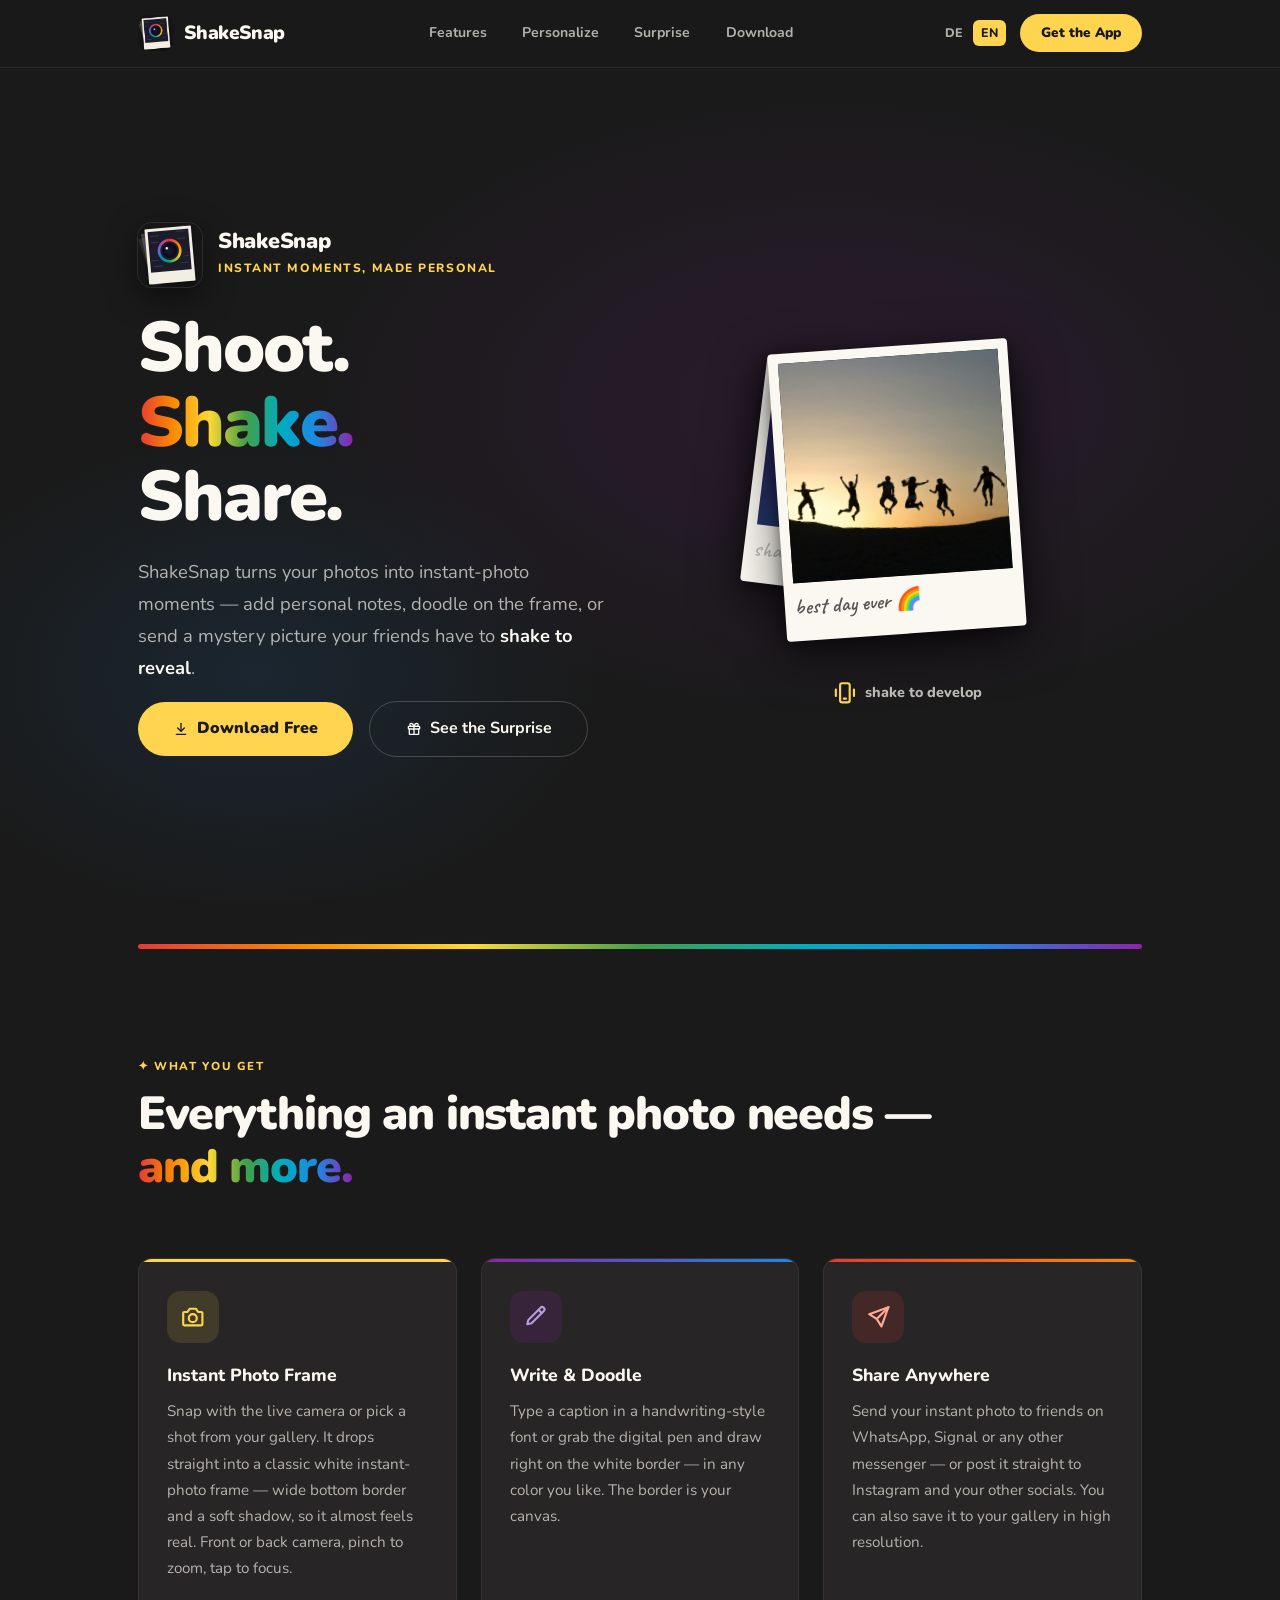
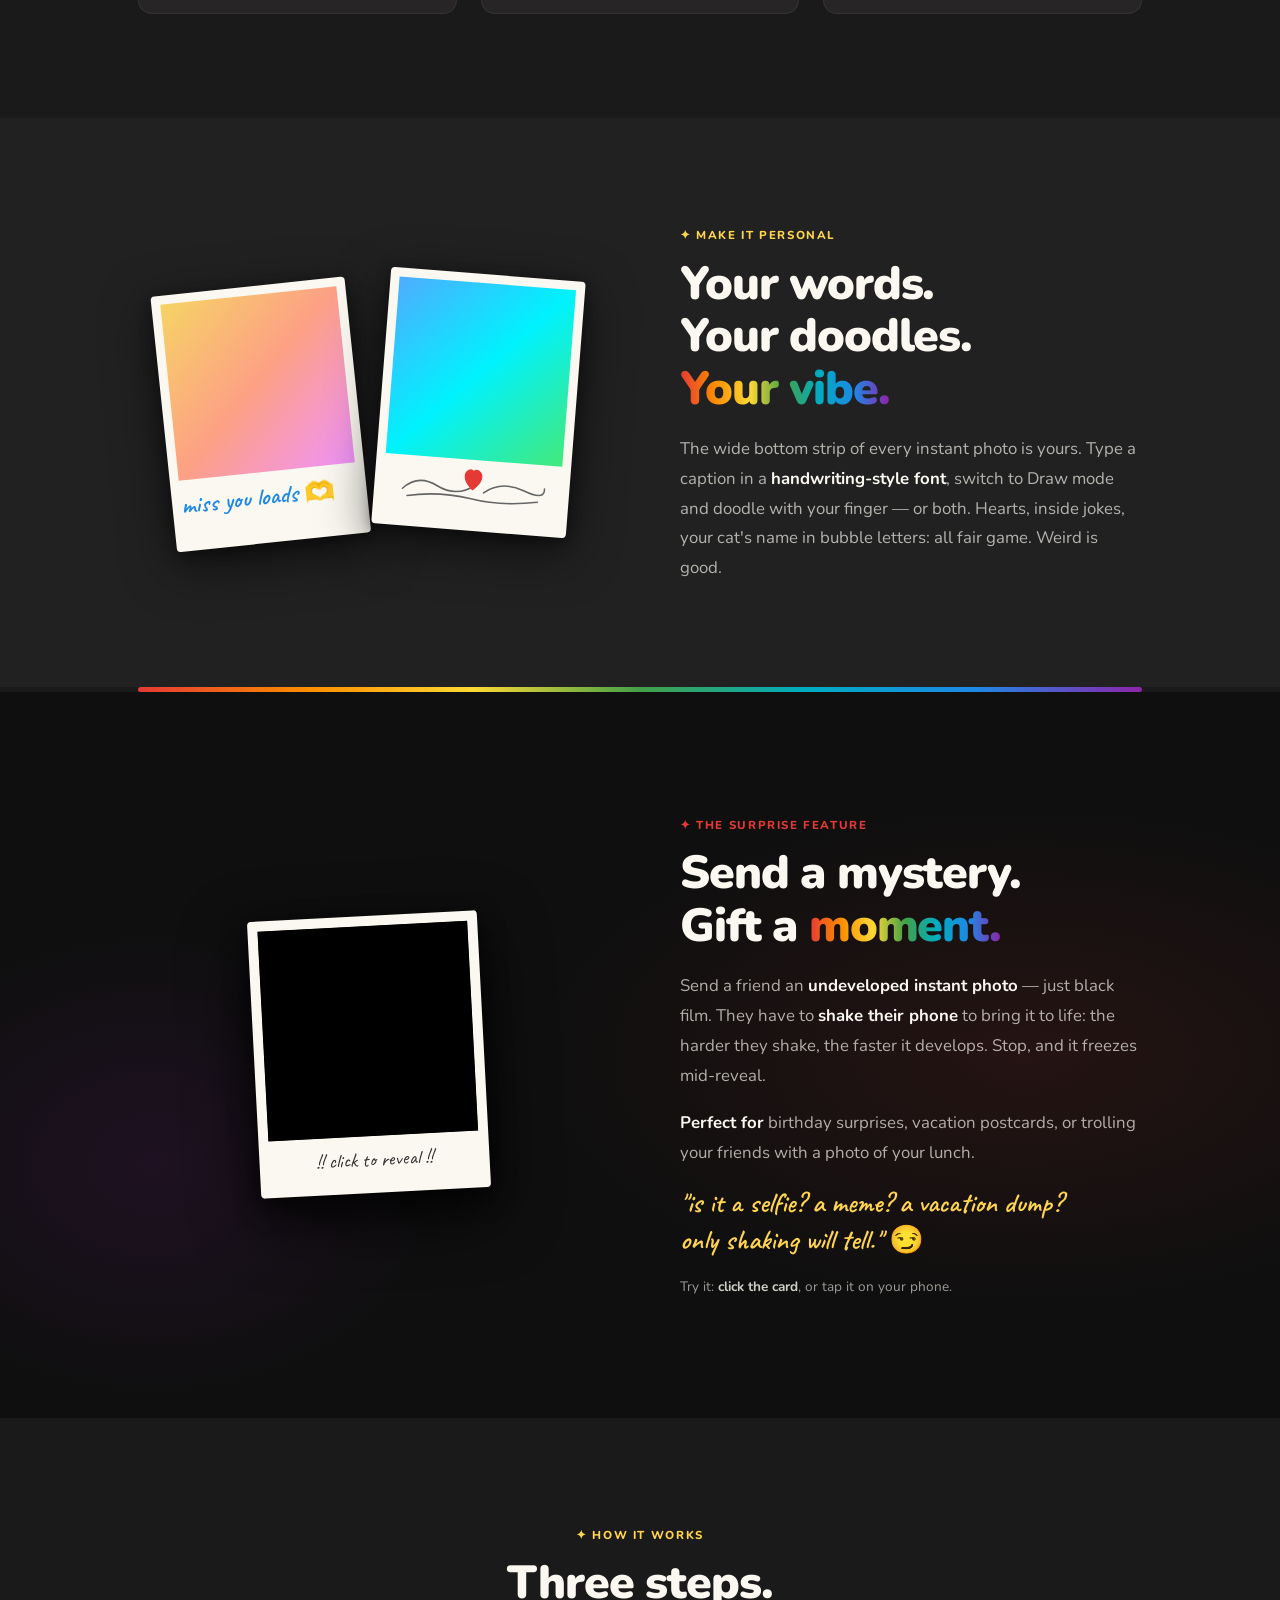
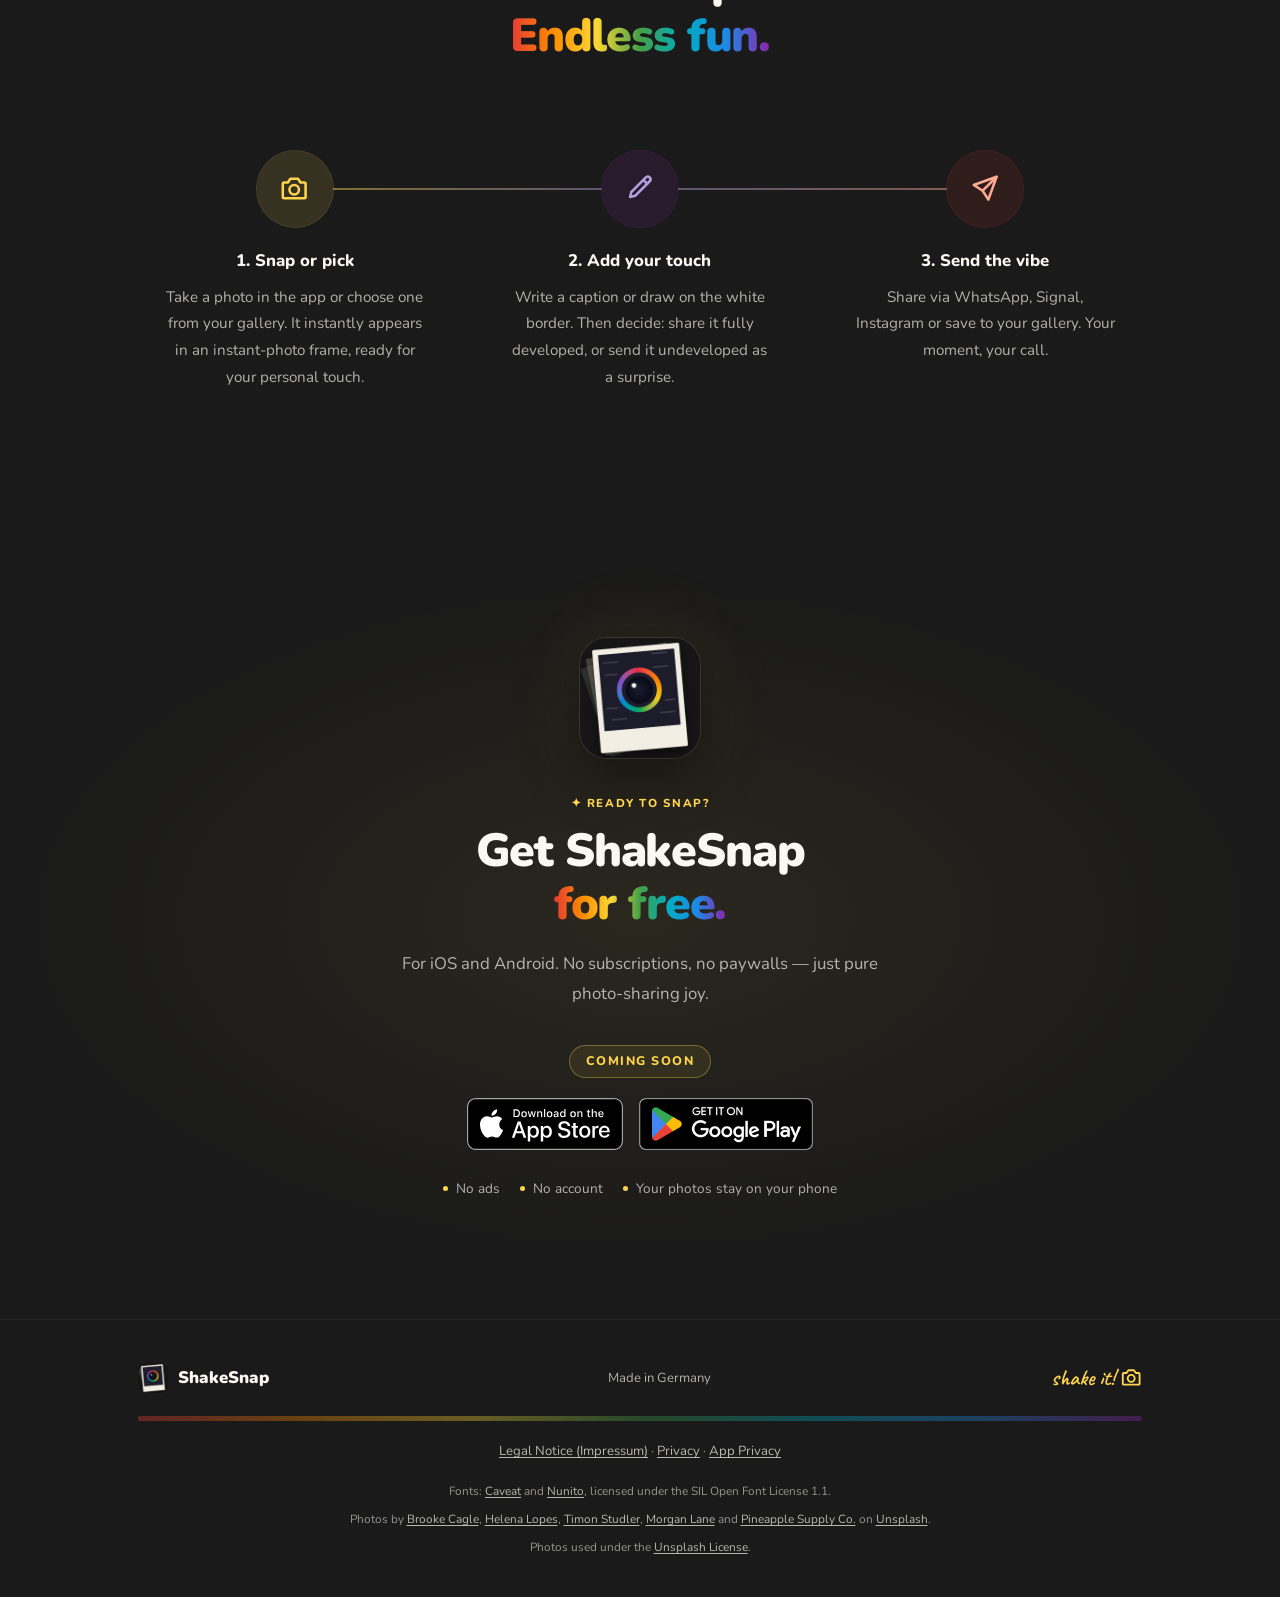
==== commit efef8e88: "Publish Website" ====
--- a/index.html
+++ b/index.html
@@ -8,7 +8,7 @@
   <title>ShakeSnap — Instant Photos You Shake to Reveal</title>
   <meta name="description" content="ShakeSnap turns your photos into instant-photo memories. Write notes, draw doodles, or send a surprise — shake to reveal!" />
   <meta property="og:title" content="ShakeSnap — Shoot. Shake. Share." />
-  <meta property="og:description" content="A fun instant-photo camera app. Snap, doodle, shake to develop." />
+  <meta property="og:description" content="The playful instant-photo app: snap a photo, doodle on the frame, shake to develop." />
   <!-- Link previews (WhatsApp, iMessage, social). og:image must be an
        absolute URL; the image is rendered from art-sources/og-image.html. -->
   <meta property="og:type" content="website" />
@@ -167,8 +167,8 @@
           <p class="feat-body">
             Snap with the live camera or pick a shot from your gallery.
             It drops straight into a classic white instant-photo frame — wide
-            bottom border and a drop-shadow for a tactile feel.
-            Front cam, back cam, pinch-to-zoom, tap-to-focus.
+            bottom border and a soft shadow, so it almost feels real.
+            Front or back camera, pinch to zoom, tap to focus.
           </p>
         </div>
 
@@ -176,10 +176,9 @@
           <div class="feat-icon"><svg class="icon" aria-hidden="true"><use href="#i-pen" /></svg></div>
           <p class="feat-title">Write &amp; Doodle</p>
           <p class="feat-body">
-            Type a caption in a real handwriting font, or grab a digital
-            pen and draw directly on the white border strip. Inside jokes,
-            tiny hearts, your friend's name — the photo border is your
-            canvas.
+            Type a caption in a handwriting-style font or grab the digital
+            pen and draw right on the white border — in any color you like.
+            The border is your canvas.
           </p>
         </div>
 
@@ -187,9 +186,9 @@
           <div class="feat-icon"><svg class="icon" aria-hidden="true"><use href="#i-send" /></svg></div>
           <p class="feat-title">Share Anywhere</p>
           <p class="feat-body">
-            Export your instant photo as a single high-res image. Save it to your
-            camera roll or hit Share to send it via WhatsApp, iMessage,
-            Instagram — wherever your friends are hanging out.
+            Send your instant photo to friends on WhatsApp, Signal or any other
+            messenger — or post it straight to Instagram and your other socials.
+            You can also save it to your gallery in high resolution.
           </p>
         </div>
 
@@ -216,9 +215,8 @@
               <path class="scribble" d="M8,30 Q25,12 48,24 T92,20" />
               <path class="scribble" d="M102,28 Q122,12 148,22 T172,18" />
               <path class="scribble" d="M14,38 Q50,30 88,36 Q122,42 165,34" />
-              <path class="scribble" stroke="#e53935" stroke-width="1.5"
-                d="M84,8 C84,5 87,3 89,5 C91,3 94,5 94,8 C94,12 89,16 89,16 C89,16 84,12 84,8 Z"
-                fill="rgba(229,57,53,.25)" />
+              <path class="scribble heart"
+                d="M84,8 C84,5 87,3 89,5 C91,3 94,5 94,8 C94,12 89,16 89,16 C89,16 84,12 84,8 Z" />
             </svg>
           </div>
         </div>
@@ -229,8 +227,8 @@
         <h2>Your words.<br>Your doodles.<br><span class="rainbow-text">Your vibe.</span></h2>
         <p class="body-text">
           The wide bottom strip of every instant photo is yours. Type a caption
-          in a <strong>handwriting-style font</strong> that looks like pen on
-          paper, switch to Draw mode and doodle with your finger — or both.
+          in a <strong>handwriting-style font</strong>, switch to Draw mode
+          and doodle with your finger — or both.
           Hearts, inside jokes, your cat's name in bubble letters: all fair
           game. Weird is good.
         </p>
@@ -262,8 +260,7 @@
             <div class="ud-footer">
               <p class="ud-label" id="udLabel"
                 data-reveal="!! click to reveal !!"
-                data-reveal-shake="!! shake to reveal !!"
-                data-shake-prompt="now shake your phone!" data-tada="ta-daa! 🎉">!! click to reveal !!</p>
+                data-tada="ta-daa! 🎉">!! click to reveal !!</p>
             </div>
           </div>
           <div class="pulse-ring" id="pulseRing"></div>
@@ -273,7 +270,7 @@
 
       <div class="reveal" style="transition-delay:.15s">
         <p class="section-label" style="color: var(--r);">✦ The surprise feature</p>
-        <h2>Send mystery.<br>Gift a <span class="rainbow-text">moment.</span></h2>
+        <h2>Send a mystery.<br>Gift a <span class="rainbow-text">moment.</span></h2>
         <p class="body-text">
           Send a friend an <strong>undeveloped instant photo</strong> — just
           black film. They have to <strong>shake their phone</strong> to bring
@@ -281,7 +278,7 @@
           it freezes mid-reveal.
         </p>
         <p class="body-text">
-          <strong>Perfect for</strong> birthday surprises, travel reveals, or
+          <strong>Perfect for</strong> birthday surprises, vacation postcards, or
           trolling your friends with a photo of your lunch.
         </p>
         <p class="surprise-quote">
@@ -289,8 +286,7 @@
           only shaking will tell." 😏
         </p>
         <p class="demo-hint">
-          Try it: click the card. On a phone, tap it, then
-          <strong>shake your phone</strong>.
+          Try it: <strong>click the card</strong>, or tap it on your phone.
         </p>
       </div>
 
@@ -306,8 +302,8 @@
 
         <div class="step reveal">
           <div class="step-num"><svg class="icon" aria-hidden="true"><use href="#i-camera" /></svg></div>
-          <p class="step-title">1. Snap or Pick</p>
-          <p class="step-body">Take a photo in the app or choose one from your gallery. It instantly appears in a photo frame, ready for your personal touch.</p>
+          <p class="step-title">1. Snap or pick</p>
+          <p class="step-body">Take a photo in the app or choose one from your gallery. It instantly appears in an instant-photo frame, ready for your personal touch.</p>
         </div>
 
         <div class="step reveal" style="transition-delay:.12s">
@@ -319,7 +315,7 @@
         <div class="step reveal" style="transition-delay:.24s">
           <div class="step-num"><svg class="icon" aria-hidden="true"><use href="#i-send" /></svg></div>
           <p class="step-title">3. Send the vibe</p>
-          <p class="step-body">Share via WhatsApp, iMessage, Instagram or save to your gallery. Your moment, your call.</p>
+          <p class="step-body">Share via WhatsApp, Signal, Instagram or save to your gallery. Your moment, your call.</p>
         </div>
 
       </div>
@@ -377,7 +373,7 @@
     </div>
     <div class="container">
       <p class="footer-legal" style="font-size:.82rem;">
-        <a href="impressum.html">Impressum</a> &middot;
+        <a href="legal-notice.html">Legal Notice (Impressum)</a> &middot;
         <a href="privacy.html">Privacy</a> &middot;
         <a href="app-privacy-en.html">App Privacy</a>
       </p>
--- a/assets/home.css
+++ b/assets/home.css
@@ -41,7 +41,7 @@
     var(--r), var(--o), var(--y), var(--g), var(--t), var(--b), var(--p));
 
   --text:   #faf8f0;
-  --muted:  rgba(250, 248, 240, 0.55);
+  --muted:  rgba(250, 248, 240, 0.68);
   --faint:  rgba(250, 248, 240, 0.08);
 
   --sans: 'Nunito', sans-serif;
@@ -471,7 +471,7 @@
 .feat-card:nth-child(2) .feat-icon { color: #b39ddb;       background: rgba(142,36,170,.16); }
 .feat-card:nth-child(3) .feat-icon { color: #ffab91;       background: rgba(229,57,53,.14); }
 .feat-title { font-size: 1.1rem; font-weight: 800; margin-bottom: .6rem; }
-.feat-body  { font-size: .88rem; color: var(--muted); line-height: 1.72; }
+.feat-body  { font-size: .95rem; color: var(--muted); line-height: 1.72; }
 
 /* ── Personal section ────────────────────────────────────────── */
 .personal-section {
@@ -508,12 +508,24 @@
 .mp-border { padding: 8px 9px 16px; }
 .mp-caption {
   font-family: var(--hand);
-  font-size: 1.42rem;
-  color: #555;
+  font-size: 1.55rem;
+  font-weight: 600;
+  color: #1e88e5; /* the app's blue pen colour */
   line-height: 1.35;
 }
 .mp-svg { width: 100%; height: 38px; }
 .scribble { stroke: #666; stroke-width: 1.8; fill: none; stroke-linecap: round; }
+/* Drawn small in the markup; scaled up around its own centre and nudged
+   down so it stays inside the doodle strip. Stroke halved to stay ~1.5. */
+.scribble.heart {
+  stroke: #e53935;
+  fill: #e53935;
+  stroke-width: .8;
+  stroke-linejoin: round;
+  transform-box: fill-box;
+  transform-origin: center;
+  transform: translate(0, 4px) scale(1.9);
+}
 
 /* ── Surprise section ────────────────────────────────────────── */
 .surprise-section {
@@ -606,14 +618,16 @@
 
 .tap-hint {
   position: absolute;
-  bottom: -54px;
+  bottom: -84px;
   left: 50%;
   transform: translateX(-50%);
-  font-size: 2.2rem;
+  font-size: 2.6rem;
   color: var(--yellow);
+  filter: drop-shadow(0 0 8px rgba(255, 213, 79, .5));
   opacity: 0;
   pointer-events: none;
 }
+.tap-hint .icon { stroke-width: 2.25; }
 @keyframes hint-bounce {
   0%   { opacity: 1; transform: translateX(-50%) translateY(0); }
   12%  { transform: translateX(-50%) translateY(-14px); }
@@ -627,23 +641,22 @@
 }
 .tap-hint.show { animation: hint-bounce 2.6s ease forwards; }
 
-.ud-card.jiggle { animation: wiggle .22s ease-in-out infinite; }
-
 /* Paragraph spacing inside the copy columns. */
 .body-text + .body-text,
 .body-text + .surprise-quote,
 .surprise-quote + .demo-hint { margin-top: 1.1rem; }
 .demo-hint {
   font-size: .85rem;
-  color: rgba(250, 248, 240, .42);
-}
-.demo-hint strong { color: rgba(250, 248, 240, .62); }
+  color: rgba(250, 248, 240, .6);
+}
+.demo-hint strong { color: rgba(250, 248, 240, .82); }
 
 .surprise-quote {
   font-family: var(--hand);
-  font-size: 1.35rem;
+  font-size: 1.75rem;
+  font-weight: 600;
   color: var(--yellow);
-  line-height: 1.5;
+  line-height: 1.3;
 }
 
 /* ── Steps ───────────────────────────────────────────────────── */
@@ -653,26 +666,34 @@
 }
 .steps-section h2 { margin-inline: auto; }
 .steps-section .body-text { margin-inline: auto; }
+/* The step layout values live here so the timeline below follows them. */
 .steps {
+  --step-gap: 2rem;
+  --step-pad: 1.5rem;
+  --step-dot: 76px;
   display: grid;
   grid-template-columns: repeat(3, 1fr);
-  gap: 2rem;
+  gap: var(--step-gap);
   margin-top: 4rem;
-  position: relative;
-}
-.steps::before {
+}
+.step { padding: var(--step-pad); position: relative; }
+/* Timeline: each step but the last draws the piece from its circle's right
+   edge to the next circle's left edge, at the circles' middle — so it fits
+   any number of steps, gap, padding and circle size. */
+.step:not(:last-child)::after {
   content: '';
   position: absolute;
-  top: 38px;
-  left: calc(16.6% + 22px);
-  right: calc(16.6% + 22px);
-  height: 1.5px;
-  background: linear-gradient(90deg, var(--yellow), var(--p));
-  opacity: .25;
-}
-.step { padding: 1.5rem; }
+  top: calc(var(--step-pad) + var(--step-dot) / 2 - 1px);
+  left: calc(50% + var(--step-dot) / 2);
+  width: calc(100% + var(--step-gap) - var(--step-dot));
+  height: 2px;
+  background: var(--muted); /* steps beyond the coloured ones */
+  opacity: .45;
+}
+.step:nth-child(1)::after { background: linear-gradient(90deg, var(--yellow), #b39ddb); }
+.step:nth-child(2)::after { background: linear-gradient(90deg, #b39ddb, #ffab91); }
 .step-num {
-  width: 76px; height: 76px;
+  width: var(--step-dot); height: var(--step-dot);
   border-radius: 50%;
   display: flex;
   align-items: center;
@@ -684,7 +705,7 @@
 .step:nth-child(2) .step-num { color: #b39ddb; background: rgba(142,36,170,.12); box-shadow: 0 0 0 1px rgba(142,36,170,.25); }
 .step:nth-child(3) .step-num { color: #ffab91; background: rgba(229,57,53,.1);   box-shadow: 0 0 0 1px rgba(229,57,53,.2); }
 .step-title { font-size: 1.05rem; font-weight: 800; margin-bottom: .55rem; }
-.step-body  { font-size: .88rem; color: var(--muted); line-height: 1.75; }
+.step-body  { font-size: .95rem; color: var(--muted); line-height: 1.75; }
 
 /* ── CTA ─────────────────────────────────────────────────────── */
 .cta-section {
@@ -785,18 +806,18 @@
 }
 .footer-brand img { width: 30px; height: 30px; border-radius: 8px; }
 .footer-note { font-size: .82rem; color: var(--muted); }
-.footer-hand { font-family: var(--hand); font-size: 1.2rem; color: var(--yellow); }
+.footer-hand { font-family: var(--hand); font-size: 1.4rem; font-weight: 600; color: var(--yellow); }
 .footer-hand .icon { vertical-align: -.12em; }
 /* Font attribution. Not required by the OFL — the licence text travels
    with the files in fonts/ — but it makes the credit visible. */
 .footer-legal {
   margin-top: 1.25rem;
   font-size: .74rem;
-  color: rgba(250, 248, 240, .38);
+  color: rgba(250, 248, 240, .55);
   text-align: center;
 }
 .footer-legal a {
-  color: rgba(250, 248, 240, .55);
+  color: rgba(250, 248, 240, .7);
   text-decoration: underline;
   text-underline-offset: 2px;
   transition: color .15s;
@@ -827,16 +848,25 @@
     grid-template-columns: 1fr;
     gap: 3rem;
   }
+  .surprise-demo      { padding-bottom: 2.75rem; } /* room for the tap hint */
+  /* Scales down on narrow phones so the first line stays on one row. */
+  .surprise-quote     { font-size: clamp(1.3rem, 6.2vw, 1.5rem); }
   .personal-copy      { order: -1; }
   .feats, .steps      { grid-template-columns: 1fr; }
-  .steps::before      { display: none; }
+  .step::after        { display: none; }
   .nav-links          { display: none; }
+  /* The hero brand sits right below the nav here; show only one of the two
+     (home.js sets the class while the hero brand is in view). */
+  .nav-brand          { transition: opacity .25s, visibility .25s; }
+  nav.hero-brand-visible .nav-brand { opacity: 0; visibility: hidden; }
 }
 @media (max-width: 480px) {
   .photo-card-stack, .p-front, .p-back { width: 200px; }
   .ud-wrapper, .ud-card { width: 195px; }
   .hero-brand            { margin-bottom: 1.1rem; }
   .hero-brand .app-icon  { width: 52px; height: 52px; }
+  /* The footer row wraps on phones; centred, the wrapped line looks intended. */
+  .footer-inner          { justify-content: center; row-gap: .6rem; }
 }
 
 /* Very narrow phones: the language switch needs the room, and the hero's own
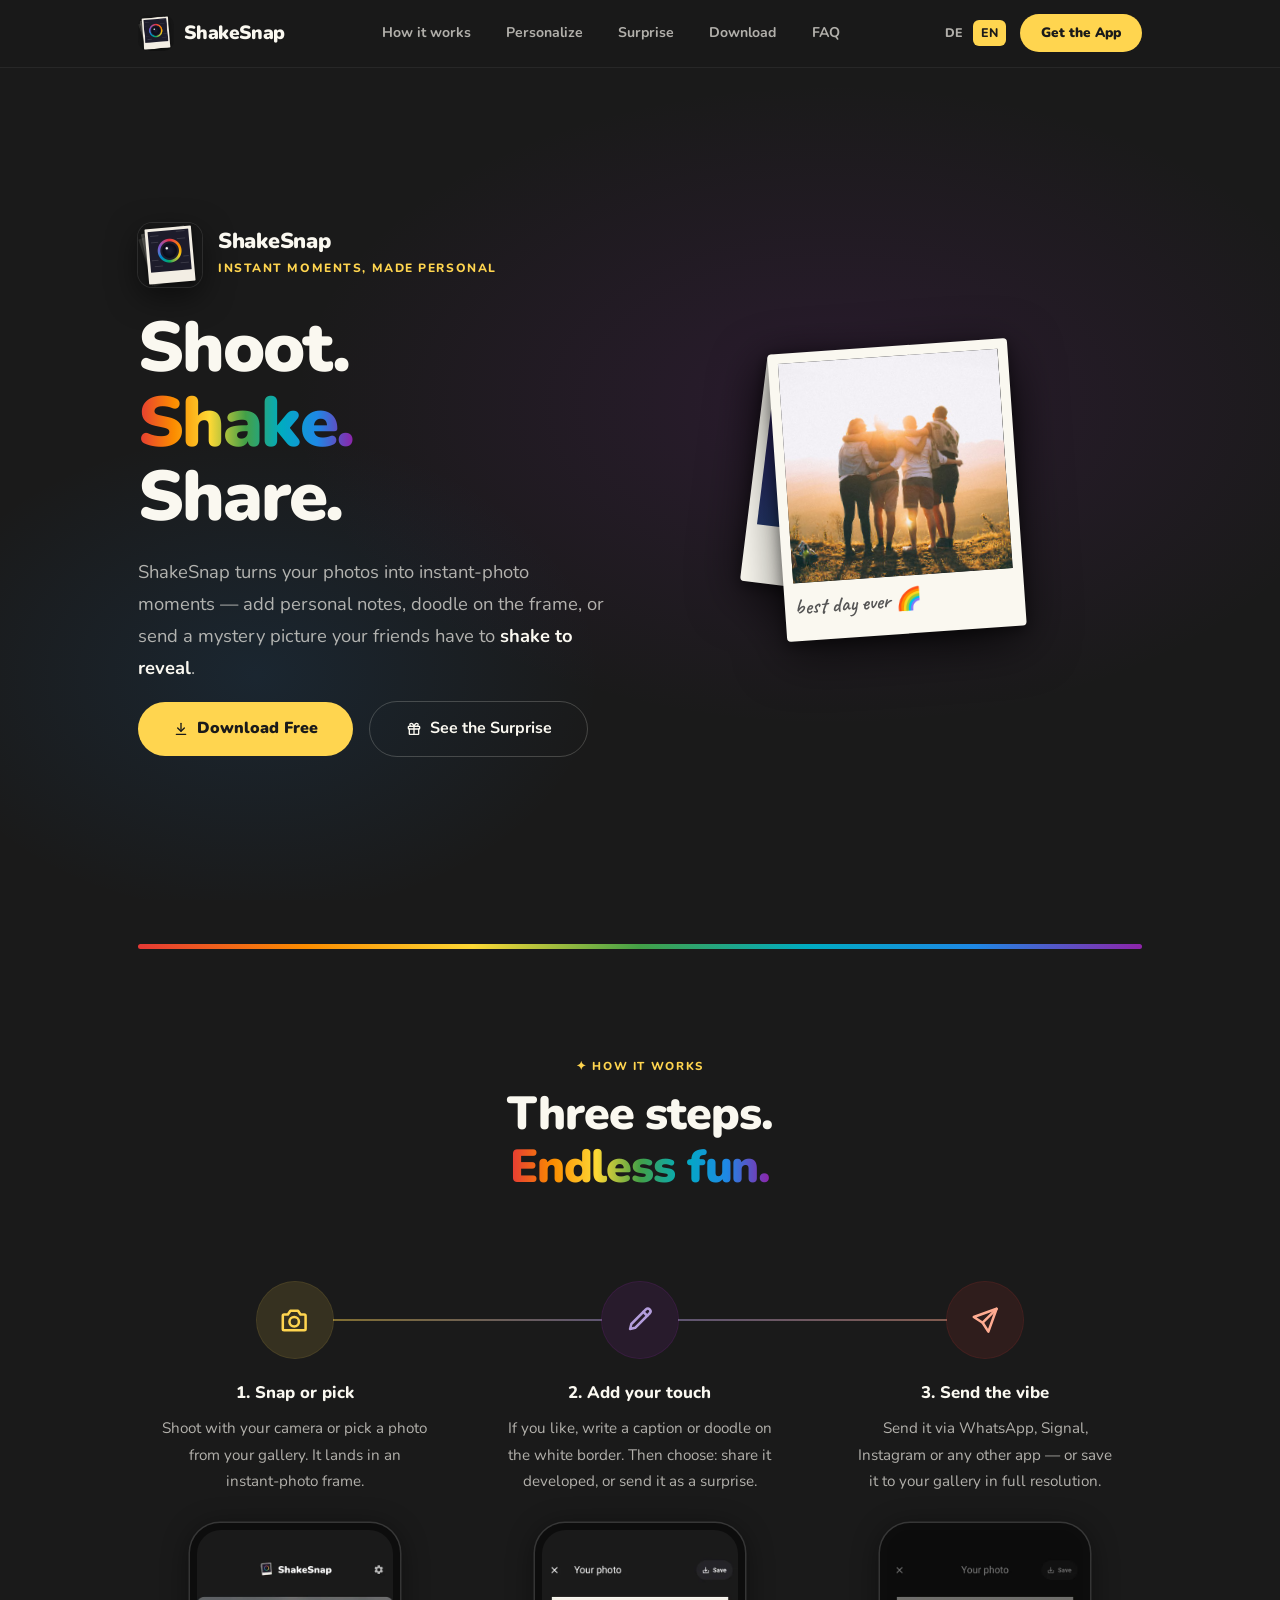
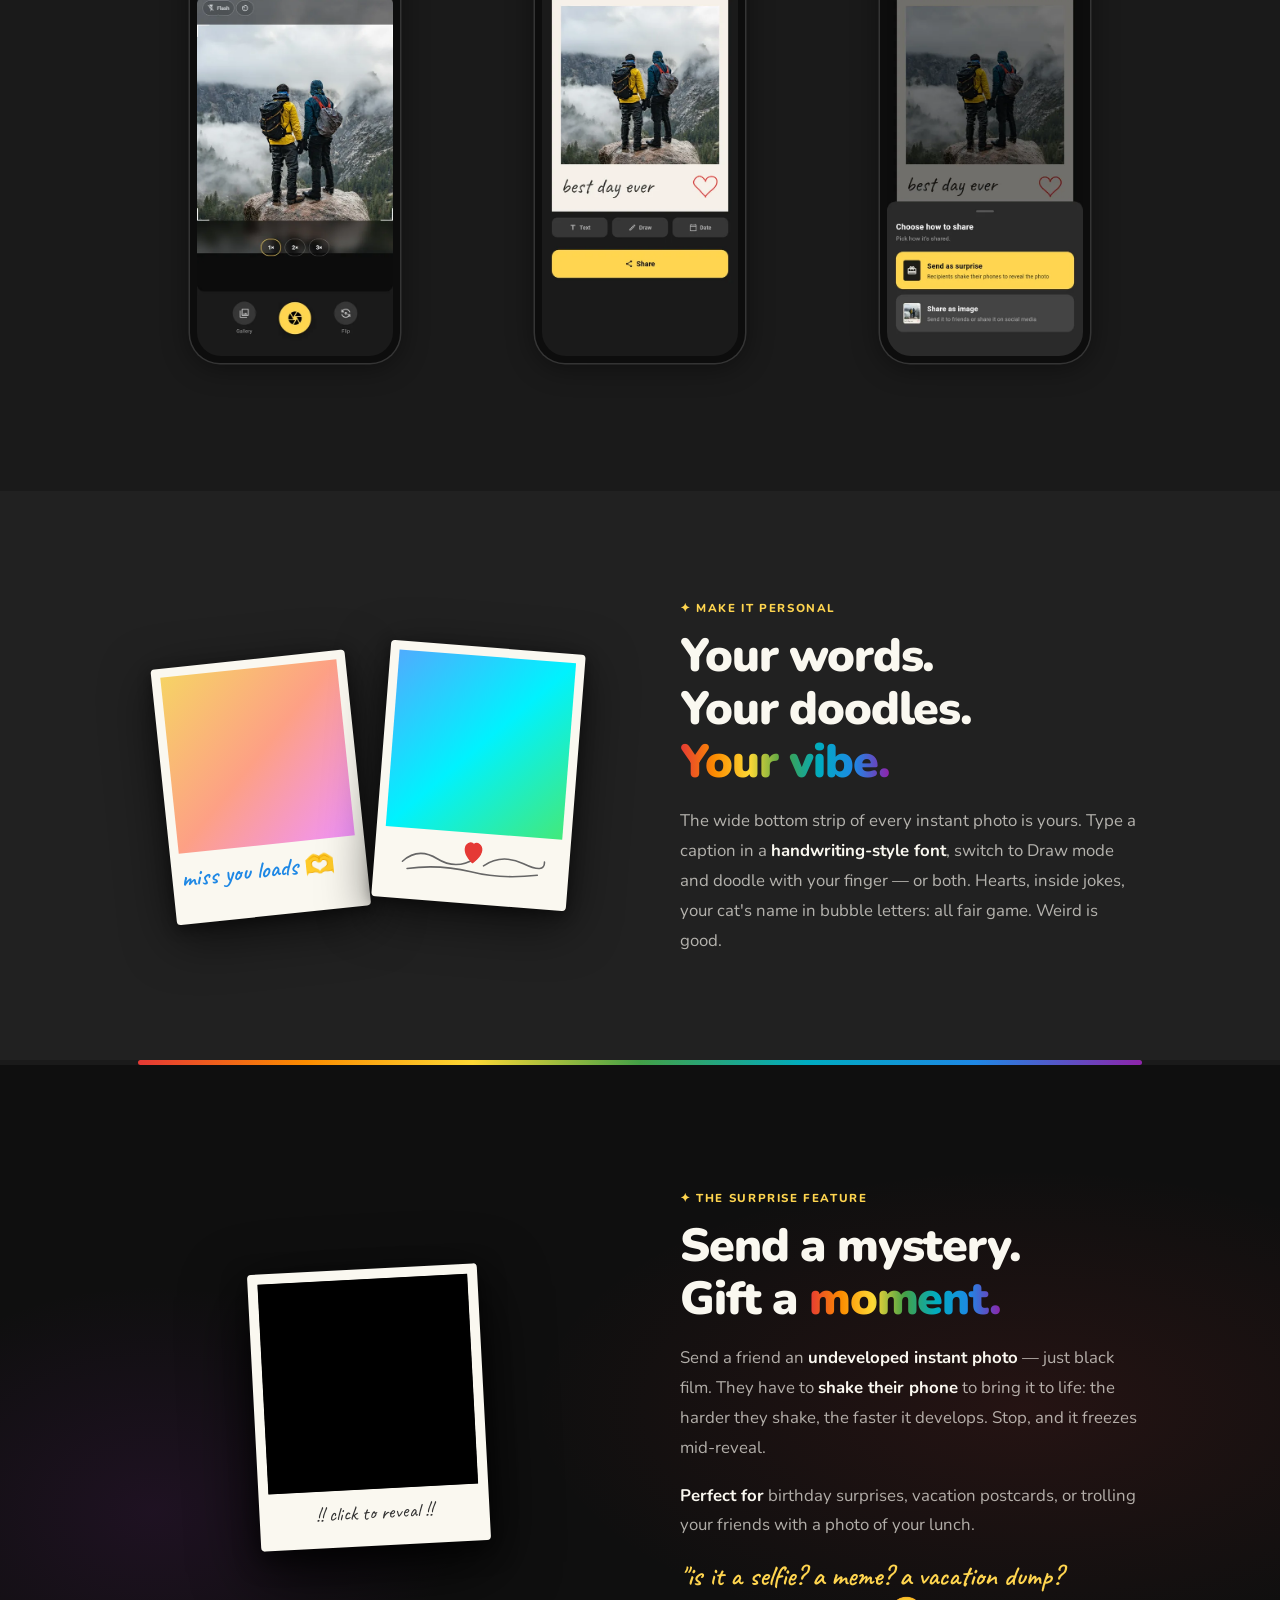
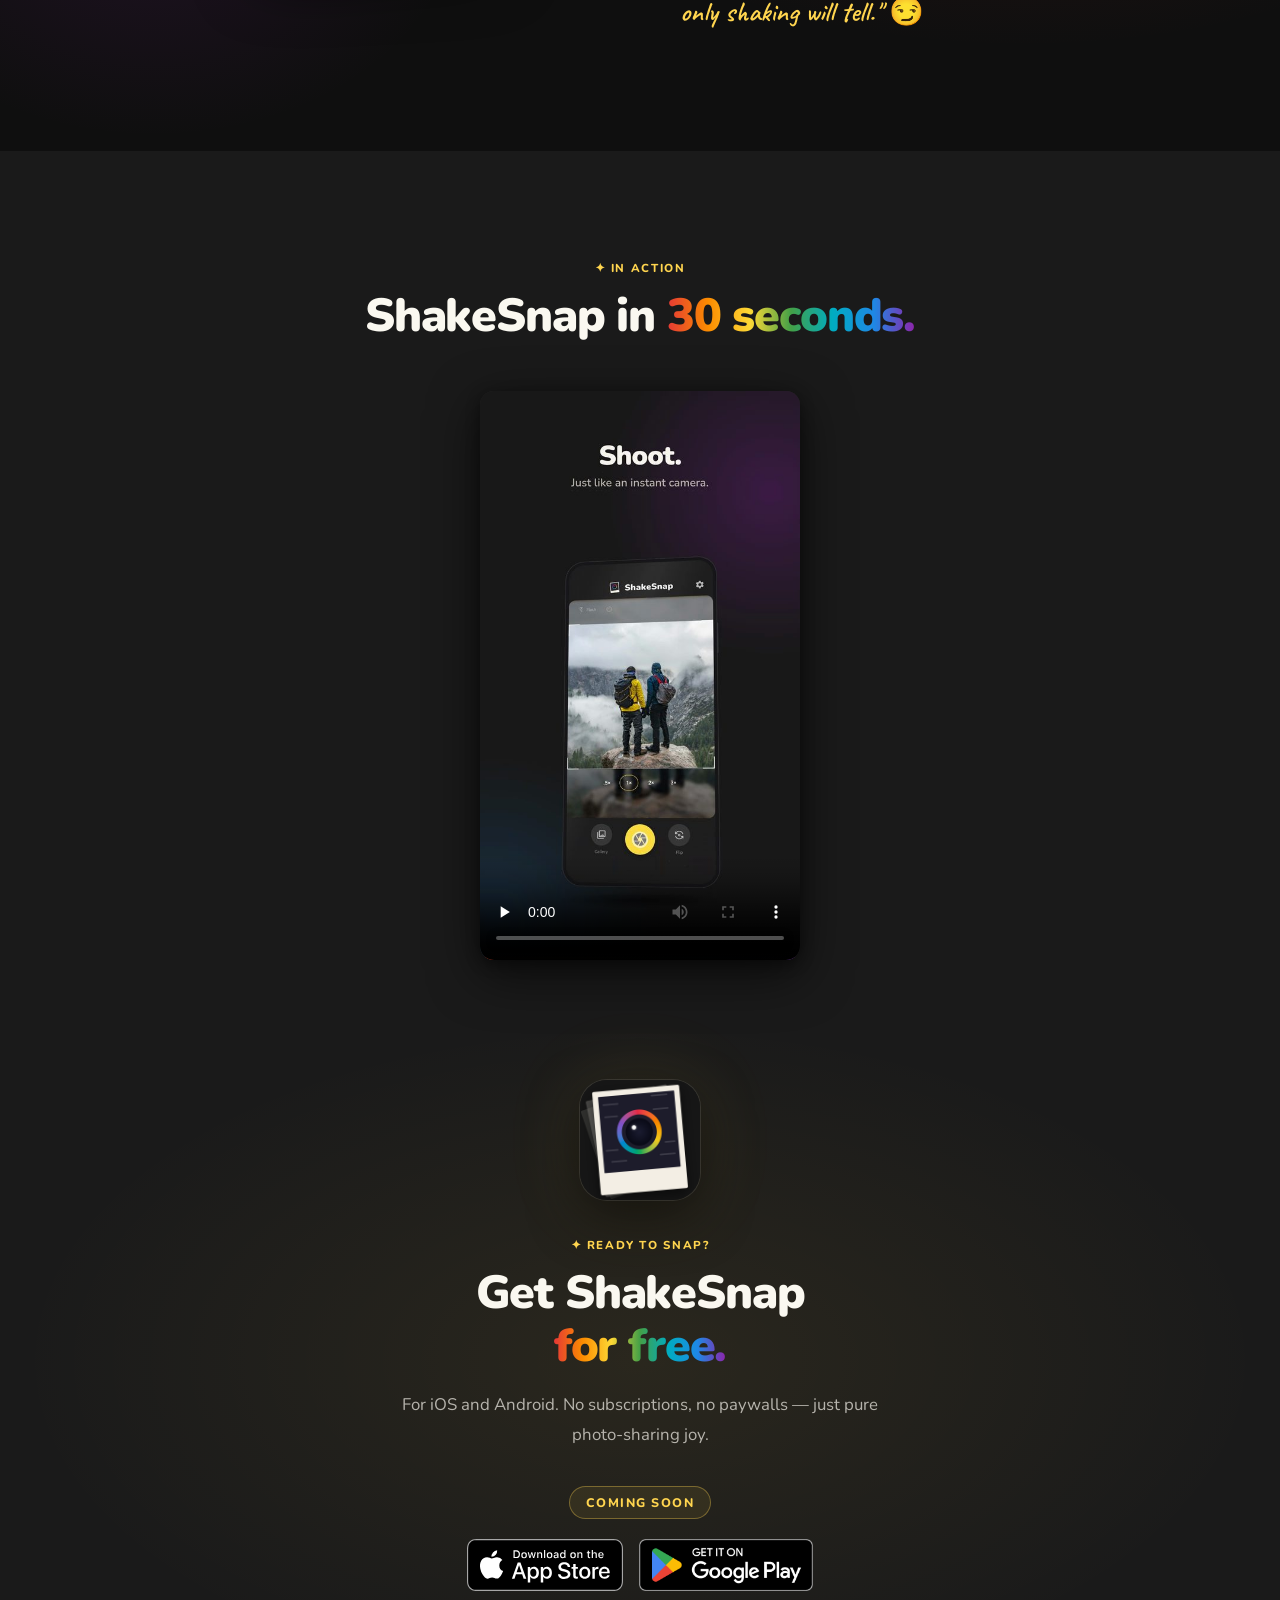
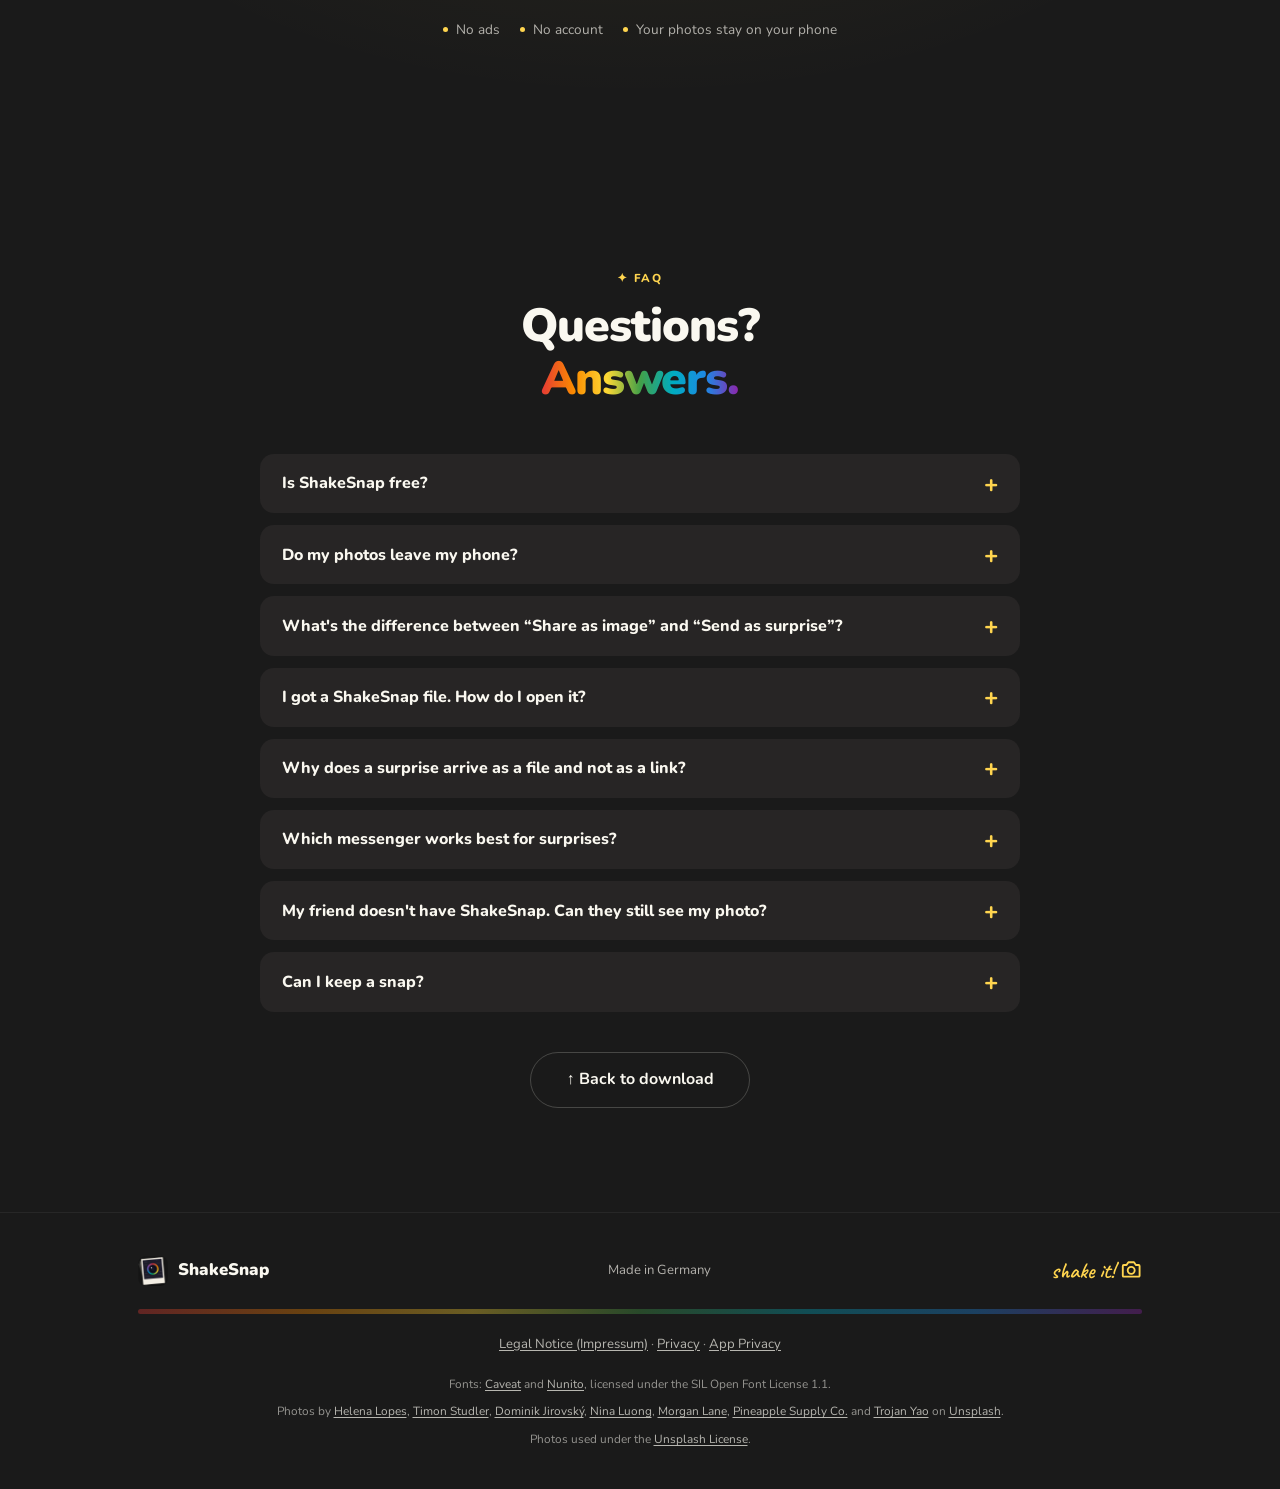
==== commit 863c194f: "Publish website" ====
--- a/index.html
+++ b/index.html
@@ -57,11 +57,6 @@
       <path d="M12 8S10.5 3.5 8 3.5a2.25 2.25 0 0 0 0 4.5z" />
       <path d="M12 8s1.5-4.5 4-4.5a2.25 2.25 0 0 1 0 4.5z" />
     </symbol>
-    <symbol id="i-phone-shake" viewBox="0 0 24 24">
-      <rect x="7.5" y="3" width="9" height="18" rx="2" />
-      <path d="M11 17.5h2" />
-      <path d="M3.5 9v6M20.5 9v6" />
-    </symbol>
     <symbol id="i-tap" viewBox="0 0 24 24">
       <path d="M9.5 13V5.25a1.75 1.75 0 0 1 3.5 0V11" />
       <path d="M13 10.5a1.75 1.75 0 0 1 3.5 0V12" />
@@ -77,10 +72,11 @@
         ShakeSnap
       </a>
       <ul class="nav-links">
-        <li><a href="#features">Features</a></li>
+        <li><a href="#how">How it works</a></li>
         <li><a href="#personal">Personalize</a></li>
         <li><a href="#surprise">Surprise</a></li>
         <li><a href="#download">Download</a></li>
+        <li><a href="#faq">FAQ</a></li>
       </ul>
       <div class="nav-actions">
         <div class="lang-switch" role="navigation" aria-label="Language">
@@ -118,7 +114,7 @@
           <div class="p-back">
             <div class="p-photo" style="height:160px; background:linear-gradient(135deg,#2c1654,#1a5276);"></div>
             <div class="p-border">
-              <span class="p-caption" style="color:#bbb;">shake me! ✨</span>
+              <span class="p-caption" aria-hidden="true">&nbsp;</span>
             </div>
           </div>
           <!-- front card -->
@@ -127,7 +123,7 @@
               <!-- Photo is swapped for a random one from HERO_PHOTOS on each
                    develop; the src here is the no-JS fallback. -->
               <img id="heroImg" class="reveal-img"
-                src="pictures/web/1_brooke-cagle-oTweoxMKdkA.jpg"
+                src="pictures/web/1_helena-lopes-PGnqT0rXWLs.jpg"
                 alt="A fun photo being developed" />
               <div id="heroResetHint" class="hero-reset-hint">↩ click to reset</div>
             </div>
@@ -135,9 +131,6 @@
               <span class="p-caption">best day ever 🌈</span>
             </div>
           </div>
-          <div class="shake-hint">
-            <svg class="icon shake-icon" aria-hidden="true"><use href="#i-phone-shake" /></svg> shake to develop
-          </div>
         </div>
       </div>
 
@@ -154,42 +147,32 @@
     <div class="rainbow-bar"></div>
   </div>
 
-  <!-- ── Features ─────────────────────────────────────────────── -->
-  <section class="section" id="features">
+  <!-- ── How it works ──────────────────────────────────────────── -->
+  <section class="steps-section" id="how">
     <div class="container">
-      <p class="section-label">✦ What you get</p>
-      <h2>Everything an instant photo needs —<br><span class="rainbow-text">and more.</span></h2>
-      <div class="feats">
-
-        <div class="feat-card reveal">
-          <div class="feat-icon"><svg class="icon" aria-hidden="true"><use href="#i-camera" /></svg></div>
-          <p class="feat-title">Instant Photo Frame</p>
-          <p class="feat-body">
-            Snap with the live camera or pick a shot from your gallery.
-            It drops straight into a classic white instant-photo frame — wide
-            bottom border and a soft shadow, so it almost feels real.
-            Front or back camera, pinch to zoom, tap to focus.
-          </p>
-        </div>
-
-        <div class="feat-card reveal" style="transition-delay:.1s">
-          <div class="feat-icon"><svg class="icon" aria-hidden="true"><use href="#i-pen" /></svg></div>
-          <p class="feat-title">Write &amp; Doodle</p>
-          <p class="feat-body">
-            Type a caption in a handwriting-style font or grab the digital
-            pen and draw right on the white border — in any color you like.
-            The border is your canvas.
-          </p>
-        </div>
-
-        <div class="feat-card reveal" style="transition-delay:.2s">
-          <div class="feat-icon"><svg class="icon" aria-hidden="true"><use href="#i-send" /></svg></div>
-          <p class="feat-title">Share Anywhere</p>
-          <p class="feat-body">
-            Send your instant photo to friends on WhatsApp, Signal or any other
-            messenger — or post it straight to Instagram and your other socials.
-            You can also save it to your gallery in high resolution.
-          </p>
+      <p class="section-label">✦ How it works</p>
+      <h2>Three steps.<br><span class="rainbow-text">Endless fun.</span></h2>
+      <div class="steps">
+
+        <div class="step reveal">
+          <div class="step-num"><svg class="icon" aria-hidden="true"><use href="#i-camera" /></svg></div>
+          <p class="step-title">1. Snap or pick</p>
+          <p class="step-body">Shoot with your camera or pick a photo from your gallery. It lands in an instant-photo frame.</p>
+          <div class="phone"><img src="assets/app/en/home.webp" width="480" height="1043" loading="lazy" alt="ShakeSnap camera screen with two hikers in the viewfinder" /></div>
+        </div>
+
+        <div class="step reveal" style="transition-delay:.12s">
+          <div class="step-num"><svg class="icon" aria-hidden="true"><use href="#i-pen" /></svg></div>
+          <p class="step-title">2. Add your touch</p>
+          <p class="step-body">If you like, write a caption or doodle on the white border. Then choose: share it developed, or send it as a surprise.</p>
+          <div class="phone"><img src="assets/app/en/snap.webp" width="480" height="1043" loading="lazy" alt="The finished snap: a caption and a red heart on the white border" /></div>
+        </div>
+
+        <div class="step reveal" style="transition-delay:.24s">
+          <div class="step-num"><svg class="icon" aria-hidden="true"><use href="#i-send" /></svg></div>
+          <p class="step-title">3. Send the vibe</p>
+          <p class="step-body">Send it via WhatsApp, Signal, Instagram or any other app — or save it to your gallery in full resolution.</p>
+          <div class="phone"><img src="assets/app/en/share.webp" width="480" height="1043" loading="lazy" alt="Share sheet: send as surprise or share as image" /></div>
         </div>
 
       </div>
@@ -269,7 +252,7 @@
       </div>
 
       <div class="reveal" style="transition-delay:.15s">
-        <p class="section-label" style="color: var(--r);">✦ The surprise feature</p>
+        <p class="section-label">✦ The surprise feature</p>
         <h2>Send a mystery.<br>Gift a <span class="rainbow-text">moment.</span></h2>
         <p class="body-text">
           Send a friend an <strong>undeveloped instant photo</strong> — just
@@ -285,40 +268,22 @@
           "is it a selfie? a meme? a vacation dump?<br>
           only shaking will tell." 😏
         </p>
-        <p class="demo-hint">
-          Try it: <strong>click the card</strong>, or tap it on your phone.
-        </p>
-      </div>
-
-    </div>
-  </section>
-
-  <!-- ── How it works ──────────────────────────────────────────── -->
-  <section class="steps-section" id="how">
+      </div>
+
+    </div>
+  </section>
+
+  <!-- ── Promo video (English captions burned in) ───────────────────── -->
+  <section class="promo-section" id="video">
     <div class="container">
-      <p class="section-label">✦ How it works</p>
-      <h2>Three steps.<br><span class="rainbow-text">Endless fun.</span></h2>
-      <div class="steps">
-
-        <div class="step reveal">
-          <div class="step-num"><svg class="icon" aria-hidden="true"><use href="#i-camera" /></svg></div>
-          <p class="step-title">1. Snap or pick</p>
-          <p class="step-body">Take a photo in the app or choose one from your gallery. It instantly appears in an instant-photo frame, ready for your personal touch.</p>
-        </div>
-
-        <div class="step reveal" style="transition-delay:.12s">
-          <div class="step-num"><svg class="icon" aria-hidden="true"><use href="#i-pen" /></svg></div>
-          <p class="step-title">2. Add your touch</p>
-          <p class="step-body">Write a caption or draw on the white border. Then decide: share it fully developed, or send it undeveloped as a surprise.</p>
-        </div>
-
-        <div class="step reveal" style="transition-delay:.24s">
-          <div class="step-num"><svg class="icon" aria-hidden="true"><use href="#i-send" /></svg></div>
-          <p class="step-title">3. Send the vibe</p>
-          <p class="step-body">Share via WhatsApp, Signal, Instagram or save to your gallery. Your moment, your call.</p>
-        </div>
-
-      </div>
+      <p class="section-label">✦ In action</p>
+      <h2>ShakeSnap in <span class="rainbow-text nowrap">30 seconds.</span></h2>
+      <video class="promo-video" controls playsinline preload="none"
+        poster="assets/video/promo-en-poster.jpg"
+        aria-label="ShakeSnap promo video: snap a photo, shake to develop it, add a caption, send it as a surprise and unwrap it">
+        <source src="assets/video/promo-en.mp4" type="video/mp4" />
+        <source src="assets/video/promo-en.webm" type="video/webm" />
+      </video>
     </div>
   </section>
 
@@ -358,6 +323,49 @@
     </div>
   </section>
 
+  <!-- ── FAQ ───────────────────────────────────────────────────── -->
+  <section class="faq-section" id="faq">
+    <div class="container">
+      <p class="section-label">✦ FAQ</p>
+      <h2>Questions?<br><span class="rainbow-text">Answers.</span></h2>
+      <div class="faq-list">
+        <details class="faq-item">
+          <summary>Is ShakeSnap free?</summary>
+          <p>Yes. No subscriptions, no paywalls, no ads and no account. It's available for iPhone and Android.</p>
+        </details>
+        <details class="faq-item">
+          <summary>Do my photos leave my phone?</summary>
+          <p>ShakeSnap has no server that stores your photos. When you share a snap, it goes from your phone straight to your friend through the messenger you pick. Usage statistics and crash reports are optional and only sent if you say yes. Details in the <a href="app-privacy-en.html">App Privacy</a>.</p>
+        </details>
+        <details class="faq-item">
+          <summary>What's the difference between “Share as image” and “Send as surprise”?</summary>
+          <p>“Share as image” sends the finished photo. Anyone can see it, with or without the app. “Send as surprise” sends the snap undeveloped. Your friend opens it in ShakeSnap and shakes their phone to reveal it, so they need the app.</p>
+        </details>
+        <details class="faq-item">
+          <summary>I got a ShakeSnap file. How do I open it?</summary>
+          <p>Install ShakeSnap (it's free), then go back to the chat and tap the file again. The app opens it, and you shake your phone to develop the photo. The file is called “Surprise-open-with-ShakeSnap”.</p>
+        </details>
+        <details class="faq-item">
+          <summary>Why does a surprise arrive as a file and not as a link?</summary>
+          <p>So that your photo never has to be uploaded to us. The snap travels as a file inside your chat, nowhere else. The downside is that some messengers show only the file, without our explanation. We're working on an optional link version that works everywhere and keeps your photo private. Until then, every share and every kind word about the app helps us get there sooner.</p>
+        </details>
+        <details class="faq-item">
+          <summary>Which messenger works best for surprises?</summary>
+          <p>Signal, and WhatsApp on iPhone, show the file together with our short explanation. WhatsApp on Android sometimes shows only the file. If your friend uses that combination, tell them what it is, or use “Share as image”, which always arrives with its message.<br>Tip: on Android, Signal shows the full message with the file.</p>
+        </details>
+        <details class="faq-item">
+          <summary>My friend doesn't have ShakeSnap. Can they still see my photo?</summary>
+          <p>Yes, with “Share as image”. For a surprise they need the free app, which is exactly what makes it a surprise.</p>
+        </details>
+        <details class="faq-item">
+          <summary>Can I keep a snap?</summary>
+          <p>Yes. Tap Save to put it in your photo gallery. ShakeSnap doesn't keep a copy anywhere else.</p>
+        </details>
+      </div>
+      <p class="faq-back"><a href="#download" class="btn-ghost">↑ Back to download</a></p>
+    </div>
+  </section>
+
   <!-- ── Footer ────────────────────────────────────────────────── -->
   <footer>
     <div class="container footer-inner">
@@ -387,16 +395,20 @@
       </p>
       <p class="footer-legal" style="margin-top:.55rem;">
         Photos by
-        <a href="https://unsplash.com/photos/oTweoxMKdkA"
-          target="_blank" rel="noopener noreferrer">Brooke Cagle</a>,
         <a href="https://unsplash.com/photos/PGnqT0rXWLs"
           target="_blank" rel="noopener noreferrer">Helena Lopes</a>,
         <a href="https://unsplash.com/photos/BIk2ANMmNz4"
           target="_blank" rel="noopener noreferrer">Timon Studler</a>,
+        <a href="https://unsplash.com/photos/re2LZOB2XvY"
+          target="_blank" rel="noopener noreferrer">Dominik Jirovský</a>,
+        <a href="https://unsplash.com/photos/dy4QG5c5xWQ"
+          target="_blank" rel="noopener noreferrer">Nina Luong</a>,
         <a href="https://unsplash.com/photos/18N4okmWccM"
-          target="_blank" rel="noopener noreferrer">Morgan Lane</a> and
+          target="_blank" rel="noopener noreferrer">Morgan Lane</a>,
         <a href="https://unsplash.com/photos/NgDapgpAiTE"
-          target="_blank" rel="noopener noreferrer">Pineapple Supply Co.</a>
+          target="_blank" rel="noopener noreferrer">Pineapple Supply Co.</a> and
+        <a href="https://unsplash.com/photos/rTJ1g92XYbY"
+          target="_blank" rel="noopener noreferrer">Trojan Yao</a>
         on <a href="https://unsplash.com/"
           target="_blank" rel="noopener noreferrer">Unsplash</a>.
       </p>
--- a/assets/home.css
+++ b/assets/home.css
@@ -72,6 +72,7 @@
   margin-inline: auto;
   padding-inline: clamp(1.25rem, 5vw, 3rem);
 }
+.nowrap { white-space: nowrap; } /* keeps e.g. "30 Sekunden." on one line */
 .rainbow-text {
   background: var(--rainbow);
   -webkit-background-clip: text;
@@ -115,14 +116,6 @@
   60%      { transform: rotate(-6deg) translateX(-4px) translateY(3px); }
   80%      { transform: rotate(-2deg) translateX(5px); }
 }
-@keyframes shake-hand {
-  0%, 100% { transform: rotate(0deg); }
-  15%      { transform: rotate(-22deg) translateY(-4px); }
-  30%      { transform: rotate(22deg)  translateY(-6px); }
-  50%      { transform: rotate(-14deg) translateY(-3px); }
-  70%      { transform: rotate(14deg)  translateY(-5px); }
-  85%      { transform: rotate(-8deg)  translateY(-2px); }
-}
 @keyframes pulse-ring {
   0%   { transform: translate(-50%, -50%) scale(0.9); opacity: .8; }
   100% { transform: translate(-50%, -50%) scale(2.2); opacity: 0; }
@@ -364,26 +357,6 @@
   font-weight: 600;
   color: #555;
   line-height: 1.3;
-}
-.shake-hint {
-  position: absolute;
-  bottom: -72px;
-  left: 50%;
-  transform: translateX(-50%);
-  display: flex;
-  align-items: center;
-  gap: .45rem;
-  font-size: .9rem;
-  font-weight: 800;
-  color: rgba(250, 248, 240, 0.72);
-  white-space: nowrap;
-}
-.shake-icon {
-  display: inline-block;
-  font-size: 1.6rem;
-  color: var(--yellow);
-  animation: shake-hand 1.8s ease-in-out infinite;
-  transform-origin: bottom center;
 }
 .hero-reset-hint {
   position: absolute;
@@ -430,49 +403,6 @@
 }
 .body-text strong { color: var(--text); }
 
-/* ── Features grid ───────────────────────────────────────────── */
-.feats {
-  display: grid;
-  grid-template-columns: repeat(3, 1fr);
-  gap: 1.5rem;
-  margin-top: 4rem;
-}
-.feat-card {
-  background: var(--dark-card);
-  border: 1px solid rgba(255,255,255,.065);
-  border-radius: var(--radius-md);
-  padding: 2rem 1.75rem;
-  position: relative;
-  overflow: hidden;
-  transition: transform .22s, box-shadow .22s;
-}
-.feat-card::after {
-  content: '';
-  position: absolute;
-  top: 0; left: 0; right: 0;
-  height: 3px;
-  border-radius: var(--radius-md) var(--radius-md) 0 0;
-}
-.feat-card:nth-child(1)::after { background: var(--yellow); }
-.feat-card:nth-child(2)::after { background: linear-gradient(90deg, var(--p), var(--b)); }
-.feat-card:nth-child(3)::after { background: linear-gradient(90deg, var(--r), var(--o)); }
-.feat-card:hover { transform: translateY(-5px); box-shadow: var(--shadow-card); }
-
-.feat-icon {
-  width: 52px; height: 52px;
-  border-radius: 14px;
-  display: flex;
-  align-items: center;
-  justify-content: center;
-  font-size: 1.6rem;
-  margin-bottom: 1.1rem;
-}
-.feat-card:nth-child(1) .feat-icon { color: var(--yellow); background: rgba(255,213,79,.12); }
-.feat-card:nth-child(2) .feat-icon { color: #b39ddb;       background: rgba(142,36,170,.16); }
-.feat-card:nth-child(3) .feat-icon { color: #ffab91;       background: rgba(229,57,53,.14); }
-.feat-title { font-size: 1.1rem; font-weight: 800; margin-bottom: .6rem; }
-.feat-body  { font-size: .95rem; color: var(--muted); line-height: 1.72; }
-
 /* ── Personal section ────────────────────────────────────────── */
 .personal-section {
   padding-block: 6.5rem;
@@ -643,13 +573,7 @@
 
 /* Paragraph spacing inside the copy columns. */
 .body-text + .body-text,
-.body-text + .surprise-quote,
-.surprise-quote + .demo-hint { margin-top: 1.1rem; }
-.demo-hint {
-  font-size: .85rem;
-  color: rgba(250, 248, 240, .6);
-}
-.demo-hint strong { color: rgba(250, 248, 240, .82); }
+.body-text + .surprise-quote { margin-top: 1.1rem; }
 
 .surprise-quote {
   font-family: var(--hand);
@@ -676,7 +600,14 @@
   gap: var(--step-gap);
   margin-top: 4rem;
 }
-.step { padding: var(--step-pad); position: relative; }
+.step {
+  padding: var(--step-pad);
+  position: relative;
+  /* Column, so the phone below can be pushed to the bottom of the (equally
+     tall) grid cell: the phones line up however long each text is. */
+  display: flex;
+  flex-direction: column;
+}
 /* Timeline: each step but the last draws the piece from its circle's right
    edge to the next circle's left edge, at the circles' middle — so it fits
    any number of steps, gap, padding and circle size. */
@@ -705,7 +636,90 @@
 .step:nth-child(2) .step-num { color: #b39ddb; background: rgba(142,36,170,.12); box-shadow: 0 0 0 1px rgba(142,36,170,.25); }
 .step:nth-child(3) .step-num { color: #ffab91; background: rgba(229,57,53,.1);   box-shadow: 0 0 0 1px rgba(229,57,53,.2); }
 .step-title { font-size: 1.05rem; font-weight: 800; margin-bottom: .55rem; }
-.step-body  { font-size: .95rem; color: var(--muted); line-height: 1.75; }
+.step-body  { font-size: .95rem; color: var(--muted); line-height: 1.75; margin-bottom: 1.75rem; }
+.steps-dots { display: none; } /* carousel only, see the phone media query */
+
+/* ── FAQ ─────────────────────────────────────────────────────── */
+.faq-section {
+  padding-block: 6.5rem;
+  text-align: center;
+}
+.faq-section h2 { margin-inline: auto; }
+.faq-list {
+  max-width: 760px;
+  margin: 3rem auto 0;
+  display: grid;
+  gap: .75rem;
+  text-align: left;
+}
+.faq-item {
+  background: var(--dark-card);
+  border-radius: var(--radius-md);
+}
+.faq-item summary {
+  display: flex;
+  justify-content: space-between;
+  align-items: center;
+  gap: 1rem;
+  padding: 1.1rem 1.4rem;
+  font-weight: 800;
+  line-height: 1.4;
+  cursor: pointer;
+  list-style: none;
+}
+.faq-item summary::-webkit-details-marker { display: none; }
+.faq-item summary::after {
+  content: '+';
+  flex: none;
+  font-size: 1.5rem;
+  line-height: 1;
+  color: var(--yellow);
+}
+.faq-item[open] summary::after { content: '\2013'; }
+.faq-item summary:focus-visible {
+  outline: 2px solid var(--yellow);
+  outline-offset: 2px;
+  border-radius: var(--radius-md);
+}
+.faq-item p {
+  padding: 0 1.4rem 1.3rem;
+  color: var(--muted);
+  line-height: 1.7;
+}
+.faq-item a { color: var(--yellow); }
+.faq-back { margin-top: 2.5rem; }
+
+/* ── Phone frame + promo video ───────────────────────────────── */
+/* Frame drawn in CSS (no device artwork); fits iOS and Android shots. */
+.phone {
+  width: min(210px, 100%);
+  margin: auto auto 0; /* auto top: bottom-aligned inside .step */
+  padding: 7px;
+  border-radius: 30px;
+  background: #0d0d0d;
+  box-shadow: 0 0 0 1.5px rgba(255,255,255,.14), var(--shadow-card);
+}
+.phone img {
+  display: block;
+  width: 100%;
+  height: auto;
+  border-radius: 24px;
+  aspect-ratio: 1320 / 2868;
+  background: var(--dark);
+}
+/* The promo video is already a finished ad (own phone, own captions), so it
+   gets a plain rounded container, not a second frame. */
+.promo-section { padding-block: 6.5rem 0; text-align: center; }
+.promo-section h2 { margin-inline: auto; }
+.promo-video {
+  display: block;
+  width: min(320px, 100%);
+  aspect-ratio: 9 / 16;
+  margin: 3rem auto 0;
+  border-radius: var(--radius-md);
+  background: var(--dark-card);
+  box-shadow: var(--shadow-frame);
+}
 
 /* ── CTA ─────────────────────────────────────────────────────── */
 .cta-section {
@@ -843,7 +857,7 @@
       "visual";
     row-gap: 2rem;
   }
-  .hero-visual { padding-bottom: 84px; }
+  .hero-visual { padding-bottom: 1.5rem; }
   .two-col, .surprise-grid {
     grid-template-columns: 1fr;
     gap: 3rem;
@@ -852,8 +866,61 @@
   /* Scales down on narrow phones so the first line stays on one row. */
   .surprise-quote     { font-size: clamp(1.3rem, 6.2vw, 1.5rem); }
   .personal-copy      { order: -1; }
-  .feats, .steps      { grid-template-columns: 1fr; }
+  /* How it works becomes a swipeable carousel on phones: one step at a time
+     instead of three stacked ones (about 1/3 of the scrolling). Plain
+     scroll-snap; home.js adds the dots. */
+  .steps {
+    --card: min(80vw, 320px);
+    --gutter: clamp(1.25rem, 5vw, 3rem); /* .container's side padding */
+    --step-pad: .75rem;
+    display: flex;
+    gap: .75rem;
+    margin-top: 2.5rem;
+    margin-inline: calc(-1 * var(--gutter)); /* bleed to the screen edges */
+    /* Side padding that lets the first and last card sit centred. */
+    padding-inline: calc((100vw - var(--card)) / 2);
+    overflow-x: auto;
+    scroll-snap-type: x mandatory;
+    scrollbar-width: none;
+    overscroll-behavior-x: contain;
+  }
+  .steps::-webkit-scrollbar { display: none; }
+  .step {
+    flex: 0 0 var(--card);
+    scroll-snap-align: center;
+    border-radius: 24px;
+    background: rgba(255,255,255,.03);
+    box-shadow: inset 0 0 0 1px rgba(255,255,255,.07);
+  }
   .step::after        { display: none; }
+  /* Cards off to the side can't trigger the scroll-reveal: show them. */
+  .steps .step.reveal { opacity: 1; transform: none; }
+  .step-body          { margin-bottom: 1.25rem; }
+  .phone              { width: min(180px, 100%); }
+  .steps-dots {
+    display: flex;
+    justify-content: center;
+    gap: .35rem;
+    margin-top: 1.25rem;
+  }
+  .steps-dots button {
+    /* 24px tap target around an 8px dot. */
+    width: 24px; height: 24px;
+    padding: 0; border: 0; background: none;
+    cursor: pointer;
+    display: grid; place-items: center;
+  }
+  .steps-dots button::before {
+    content: '';
+    width: 8px; height: 8px;
+    border-radius: 50%;
+    background: var(--muted);
+    opacity: .4;
+    transition: opacity .2s, background .2s, transform .2s;
+  }
+  .steps-dots button[aria-current="true"]::before {
+    background: var(--yellow); opacity: 1; transform: scale(1.25);
+  }
   .nav-links          { display: none; }
   /* The hero brand sits right below the nav here; show only one of the two
      (home.js sets the class while the hero brand is in view). */
